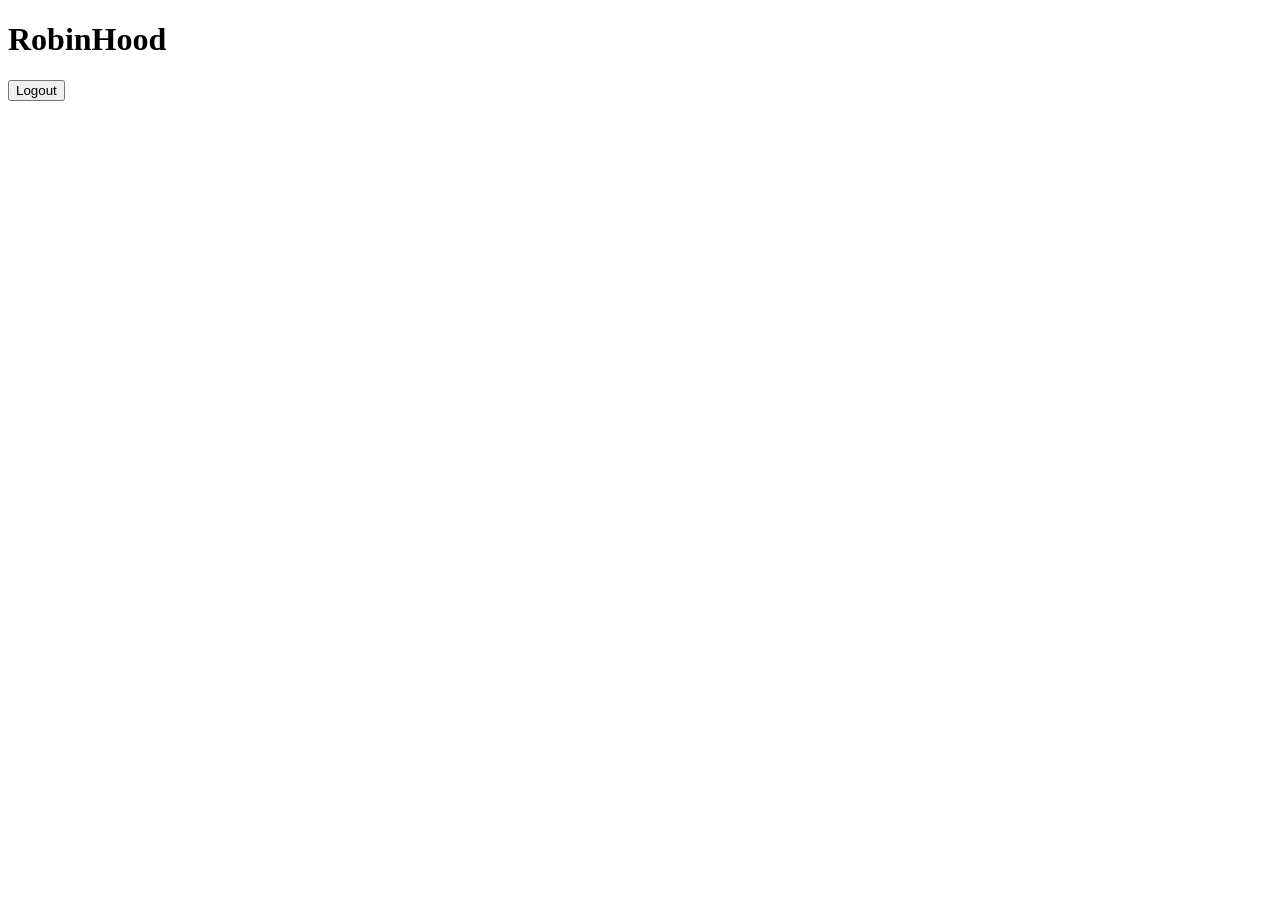
==== client/web vanilla/index.html @ 262d2a3b "Raw JDK API example program. Note: Doesn't compile, fix the bugs if you want it." ====
<!DOCTYPE html>
<html lang="en">
<head>
  <meta charset="UTF-8" />
  <title>RobinHood Gaming Platform</title>
  <meta name="viewport" content="width=device-width, initial-scale=1" />
  <script src="https://cdn.tailwindcss.com"></script>
</head>
<body class="bg-gray-100 text-gray-800">

  <!-- Main App Container -->
  <div class="max-w-3xl mx-auto mt-8 p-4 bg-white rounded shadow">
    <header class="flex justify-between items-center mb-4">
      <h1 class="text-2xl font-bold text-blue-600">RobinHood</h1>
      <button id="logoutBtn" class="hidden text-red-600 hover:underline">Logout</button>
    </header>

    <!-- Dynamic Content Mount Point -->
    <div id="app"></div>
  </div>

  <!-- JS Modules -->
  <script src="scripts/main.js"></script>
  <script src="scripts/auth.js"></script>

</body>
</html>
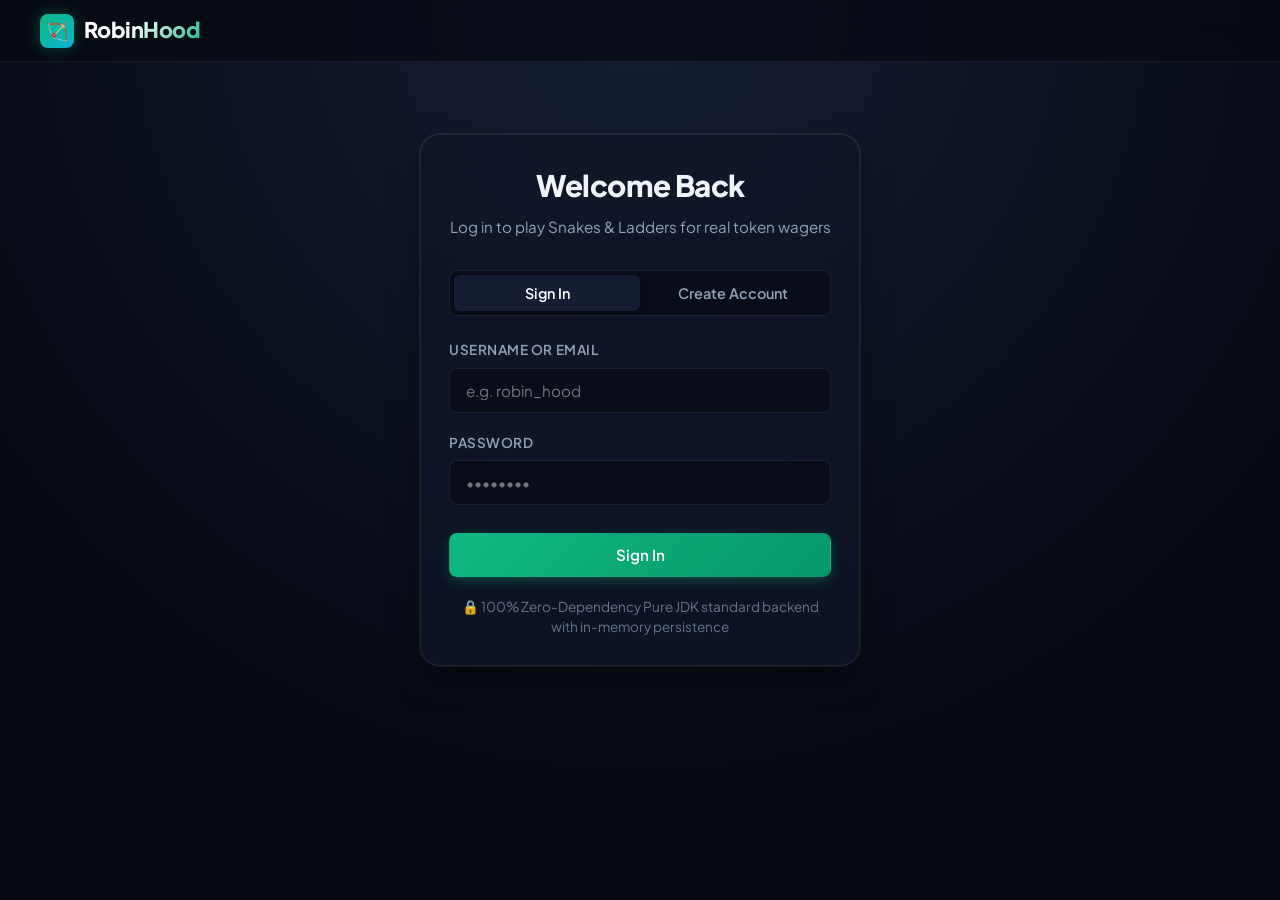
==== commit 224069ae: "Bug fixes" ====
--- a/client/web vanilla/index.html
+++ b/client/web vanilla/index.html
@@ -2,26 +2,48 @@
 <html lang="en">
 <head>
   <meta charset="UTF-8" />
-  <title>RobinHood Gaming Platform</title>
+  <title>RobinHood — Vanilla JDK Gaming Platform</title>
   <meta name="viewport" content="width=device-width, initial-scale=1" />
-  <script src="https://cdn.tailwindcss.com"></script>
+  <link rel="stylesheet" href="css/style.css" />
 </head>
-<body class="bg-gray-100 text-gray-800">
+<body>
 
-  <!-- Main App Container -->
-  <div class="max-w-3xl mx-auto mt-8 p-4 bg-white rounded shadow">
-    <header class="flex justify-between items-center mb-4">
-      <h1 class="text-2xl font-bold text-blue-600">RobinHood</h1>
-      <button id="logoutBtn" class="hidden text-red-600 hover:underline">Logout</button>
-    </header>
+  <!-- Top Sticky Navigation Bar -->
+  <header class="app-header">
+    <div class="header-container">
+      <a href="#" class="brand" id="brandLogo">
+        <div class="brand-icon">🏹</div>
+        <span>RobinHood</span>
+      </a>
 
-    <!-- Dynamic Content Mount Point -->
+      <div class="nav-controls">
+        <div id="balanceChip" class="balance-chip hidden">
+          <span>🪙</span>
+          <span id="headerBalance">0</span>
+        </div>
+
+        <div id="userBadge" class="user-badge hidden">
+          <div class="user-avatar" id="headerAvatar">?</div>
+          <span id="headerUsername">Player</span>
+        </div>
+
+        <button id="logoutBtn" class="btn btn-secondary hidden" style="padding: 0.4rem 0.85rem; font-size: 0.85rem;">
+          Log Out
+        </button>
+      </div>
+    </div>
+  </header>
+
+  <!-- Main View Container -->
+  <main class="main-wrapper">
     <div id="app"></div>
-  </div>
+  </main>
 
-  <!-- JS Modules -->
-  <script src="scripts/main.js"></script>
-  <script src="scripts/auth.js"></script>
+  <!-- Toast Notification Container -->
+  <div id="toast-container" class="toast-container"></div>
+
+  <!-- Main Application Script -->
+  <script type="module" src="scripts/main.js"></script>
 
 </body>
 </html>
--- a/client/web vanilla/css/style.css
+++ b/client/web vanilla/css/style.css
@@ -0,0 +1,824 @@
+/* ==========================================================================
+   RobinHood Gaming Platform - Modern Glassmorphism Design System
+   Pure Vanilla CSS - Zero external runtime dependencies
+   ========================================================================== */
+
+@import url('https://fonts.googleapis.com/css2?family=Plus+Jakarta+Sans:wght@400;500;600;700;800&family=JetBrains+Mono:wght@500;700&display=swap');
+
+:root {
+  --font-sans: 'Plus Jakarta Sans', system-ui, -apple-system, sans-serif;
+  --font-mono: 'JetBrains Mono', monospace;
+
+  /* Color Palette */
+  --bg-dark: #070a12;
+  --bg-gradient: radial-gradient(circle at 50% 0%, #151e36 0%, #070a12 70%);
+  --surface-glass: rgba(16, 23, 41, 0.72);
+  --surface-glass-hover: rgba(22, 32, 57, 0.85);
+  --surface-elevated: rgba(30, 41, 70, 0.6);
+  --border-glass: rgba(255, 255, 255, 0.08);
+  --border-focus: rgba(16, 185, 129, 0.5);
+
+  --accent-emerald: #10b981;
+  --accent-emerald-glow: rgba(16, 185, 129, 0.35);
+  --accent-cyan: #06b6d4;
+  --accent-violet: #8b5cf6;
+  --accent-gold: #f59e0b;
+  --accent-gold-glow: rgba(245, 158, 11, 0.3);
+  --accent-rose: #f43f5e;
+
+  --text-main: #f1f5f9;
+  --text-secondary: #94a3b8;
+  --text-muted: #64748b;
+
+  --radius-sm: 8px;
+  --radius-md: 14px;
+  --radius-lg: 20px;
+  --radius-full: 9999px;
+
+  --shadow-card: 0 16px 36px -8px rgba(0, 0, 0, 0.5), 0 0 0 1px var(--border-glass);
+  --shadow-glow: 0 0 24px -4px var(--accent-emerald-glow);
+}
+
+* {
+  box-sizing: border-box;
+  margin: 0;
+  padding: 0;
+}
+
+body {
+  font-family: var(--font-sans);
+  background: var(--bg-dark);
+  background-image: var(--bg-gradient);
+  color: var(--text-main);
+  min-height: 100vh;
+  display: flex;
+  flex-direction: column;
+  line-height: 1.5;
+  -webkit-font-smoothing: antialiased;
+}
+
+/* App Header */
+.app-header {
+  position: sticky;
+  top: 0;
+  z-index: 50;
+  backdrop-filter: blur(16px);
+  -webkit-backdrop-filter: blur(16px);
+  background: rgba(7, 10, 18, 0.8);
+  border-bottom: 1px solid var(--border-glass);
+  padding: 0.85rem 1.5rem;
+}
+
+.header-container {
+  max-width: 1200px;
+  margin: 0 auto;
+  display: flex;
+  align-items: center;
+  justify-content: space-between;
+}
+
+.brand {
+  display: flex;
+  align-items: center;
+  gap: 0.65rem;
+  text-decoration: none;
+  color: var(--text-main);
+  font-weight: 800;
+  font-size: 1.35rem;
+  letter-spacing: -0.02em;
+}
+
+.brand-icon {
+  width: 34px;
+  height: 34px;
+  background: linear-gradient(135deg, var(--accent-emerald), var(--accent-cyan));
+  border-radius: var(--radius-sm);
+  display: flex;
+  align-items: center;
+  justify-content: center;
+  font-size: 1.15rem;
+  box-shadow: 0 0 16px var(--accent-emerald-glow);
+}
+
+.brand span {
+  background: linear-gradient(135deg, #ffffff 40%, var(--accent-emerald) 100%);
+  -webkit-background-clip: text;
+  -webkit-text-fill-color: transparent;
+}
+
+.nav-controls {
+  display: flex;
+  align-items: center;
+  gap: 1rem;
+}
+
+.balance-chip {
+  display: flex;
+  align-items: center;
+  gap: 0.45rem;
+  background: rgba(245, 158, 11, 0.12);
+  border: 1px solid rgba(245, 158, 11, 0.3);
+  padding: 0.35rem 0.85rem;
+  border-radius: var(--radius-full);
+  font-weight: 700;
+  font-size: 0.9rem;
+  color: #fbbf24;
+  box-shadow: 0 0 12px rgba(245, 158, 11, 0.15);
+}
+
+.user-badge {
+  display: flex;
+  align-items: center;
+  gap: 0.5rem;
+  font-size: 0.85rem;
+  color: var(--text-secondary);
+  background: var(--surface-elevated);
+  padding: 0.35rem 0.75rem;
+  border-radius: var(--radius-full);
+  border: 1px solid var(--border-glass);
+}
+
+.user-avatar {
+  width: 22px;
+  height: 22px;
+  border-radius: 50%;
+  background: linear-gradient(135deg, var(--accent-violet), var(--accent-cyan));
+  display: flex;
+  align-items: center;
+  justify-content: center;
+  font-size: 0.75rem;
+  font-weight: 700;
+  color: white;
+}
+
+/* Main Container */
+.main-wrapper {
+  max-width: 1200px;
+  width: 100%;
+  margin: 1.5rem auto;
+  padding: 0 1rem;
+  flex: 1;
+}
+
+/* Glass Card */
+.glass-card {
+  background: var(--surface-glass);
+  backdrop-filter: blur(16px);
+  -webkit-backdrop-filter: blur(16px);
+  border: 1px solid var(--border-glass);
+  border-radius: var(--radius-lg);
+  padding: 1.75rem;
+  box-shadow: var(--shadow-card);
+  transition: border-color 0.2s ease, box-shadow 0.2s ease;
+}
+
+/* Navigation Tabs */
+.tabs-bar {
+  display: flex;
+  gap: 0.5rem;
+  margin-bottom: 1.5rem;
+  border-bottom: 1px solid var(--border-glass);
+  padding-bottom: 0.75rem;
+  overflow-x: auto;
+}
+
+.tab-btn {
+  background: transparent;
+  border: none;
+  color: var(--text-secondary);
+  font-family: var(--font-sans);
+  font-size: 0.95rem;
+  font-weight: 600;
+  padding: 0.5rem 1rem;
+  border-radius: var(--radius-sm);
+  cursor: pointer;
+  display: flex;
+  align-items: center;
+  gap: 0.5rem;
+  transition: all 0.2s ease;
+}
+
+.tab-btn:hover {
+  color: var(--text-main);
+  background: rgba(255, 255, 255, 0.05);
+}
+
+.tab-btn.active {
+  color: #ffffff;
+  background: var(--surface-elevated);
+  border: 1px solid var(--border-glass);
+  box-shadow: 0 2px 8px rgba(0, 0, 0, 0.2);
+}
+
+/* Form Styles */
+.form-group {
+  margin-bottom: 1.25rem;
+}
+
+.form-label {
+  display: block;
+  font-size: 0.85rem;
+  font-weight: 600;
+  color: var(--text-secondary);
+  margin-bottom: 0.45rem;
+  text-transform: uppercase;
+  letter-spacing: 0.04em;
+}
+
+.form-input, .form-select {
+  width: 100%;
+  background: rgba(8, 12, 22, 0.7);
+  border: 1px solid var(--border-glass);
+  border-radius: var(--radius-sm);
+  padding: 0.75rem 1rem;
+  color: var(--text-main);
+  font-family: var(--font-sans);
+  font-size: 0.95rem;
+  transition: all 0.2s ease;
+}
+
+.form-input:focus, .form-select:focus {
+  outline: none;
+  border-color: var(--accent-emerald);
+  box-shadow: 0 0 0 3px var(--accent-emerald-glow);
+}
+
+/* Buttons */
+.btn {
+  display: inline-flex;
+  align-items: center;
+  justify-content: center;
+  gap: 0.5rem;
+  font-family: var(--font-sans);
+  font-size: 0.95rem;
+  font-weight: 600;
+  padding: 0.7rem 1.4rem;
+  border-radius: var(--radius-sm);
+  border: 1px solid transparent;
+  cursor: pointer;
+  transition: all 0.2s cubic-bezier(0.4, 0, 0.2, 1);
+  text-decoration: none;
+}
+
+.btn-primary {
+  background: linear-gradient(135deg, #10b981 0%, #059669 100%);
+  color: #ffffff;
+  box-shadow: 0 4px 14px -2px rgba(16, 185, 129, 0.4);
+}
+
+.btn-primary:hover {
+  background: linear-gradient(135deg, #34d399 0%, #10b981 100%);
+  box-shadow: 0 6px 20px -2px rgba(16, 185, 129, 0.6);
+  transform: translateY(-1px);
+}
+
+.btn-secondary {
+  background: var(--surface-elevated);
+  border-color: var(--border-glass);
+  color: var(--text-main);
+}
+
+.btn-secondary:hover {
+  background: rgba(255, 255, 255, 0.1);
+  transform: translateY(-1px);
+}
+
+.btn-danger {
+  background: rgba(244, 63, 94, 0.15);
+  border: 1px solid rgba(244, 63, 94, 0.3);
+  color: #fb7185;
+}
+
+.btn-danger:hover {
+  background: rgba(244, 63, 94, 0.25);
+  border-color: #f43f5e;
+}
+
+.btn-violet {
+  background: linear-gradient(135deg, #8b5cf6 0%, #6d28d9 100%);
+  color: white;
+  box-shadow: 0 4px 14px -2px rgba(139, 92, 246, 0.4);
+}
+
+.btn-violet:hover {
+  background: linear-gradient(135deg, #a78bfa 0%, #7c3aed 100%);
+  transform: translateY(-1px);
+}
+
+.btn:disabled {
+  opacity: 0.45;
+  cursor: not-allowed;
+  transform: none !important;
+  box-shadow: none !important;
+}
+
+/* Auth View */
+.auth-container {
+  max-width: 440px;
+  margin: 3rem auto;
+}
+
+.auth-header {
+  text-align: center;
+  margin-bottom: 2rem;
+}
+
+.auth-header h2 {
+  font-size: 1.85rem;
+  font-weight: 800;
+  letter-spacing: -0.02em;
+  margin-bottom: 0.5rem;
+}
+
+.auth-header p {
+  color: var(--text-secondary);
+  font-size: 0.95rem;
+}
+
+.auth-toggle {
+  display: flex;
+  background: rgba(8, 12, 22, 0.7);
+  padding: 4px;
+  border-radius: var(--radius-sm);
+  margin-bottom: 1.5rem;
+  border: 1px solid var(--border-glass);
+}
+
+.auth-toggle-btn {
+  flex: 1;
+  background: transparent;
+  border: none;
+  color: var(--text-secondary);
+  font-family: var(--font-sans);
+  font-size: 0.9rem;
+  font-weight: 600;
+  padding: 0.55rem;
+  border-radius: 6px;
+  cursor: pointer;
+  transition: all 0.2s;
+}
+
+.auth-toggle-btn.active {
+  background: var(--surface-elevated);
+  color: white;
+  box-shadow: 0 2px 6px rgba(0, 0, 0, 0.25);
+}
+
+/* Wallet Grid */
+.wallet-grid {
+  display: grid;
+  grid-template-columns: repeat(auto-fit, minmax(280px, 1fr));
+  gap: 1.5rem;
+  margin-top: 1.5rem;
+}
+
+.balance-card {
+  background: linear-gradient(135deg, rgba(16, 185, 129, 0.1) 0%, rgba(6, 182, 212, 0.05) 100%);
+  border: 1px solid rgba(16, 185, 129, 0.25);
+  border-radius: var(--radius-md);
+  padding: 1.5rem;
+  display: flex;
+  align-items: center;
+  justify-content: space-between;
+}
+
+.balance-card .value {
+  font-size: 2.25rem;
+  font-weight: 800;
+  color: #10b981;
+  letter-spacing: -0.02em;
+}
+
+/* Lobby View */
+.lobby-grid {
+  display: grid;
+  grid-template-columns: 1fr 340px;
+  gap: 1.5rem;
+}
+
+@media (max-width: 900px) {
+  .lobby-grid {
+    grid-template-columns: 1fr;
+  }
+}
+
+.game-card-select {
+  border: 2px solid var(--accent-emerald);
+  background: rgba(16, 185, 129, 0.06);
+  border-radius: var(--radius-md);
+  padding: 1.25rem;
+  display: flex;
+  align-items: center;
+  gap: 1rem;
+}
+
+.chip-select-group {
+  display: flex;
+  gap: 0.5rem;
+  flex-wrap: wrap;
+  margin-top: 0.5rem;
+}
+
+.chip-btn {
+  background: rgba(8, 12, 22, 0.7);
+  border: 1px solid var(--border-glass);
+  color: var(--text-secondary);
+  font-family: var(--font-mono);
+  font-size: 0.9rem;
+  font-weight: 700;
+  padding: 0.45rem 0.9rem;
+  border-radius: var(--radius-sm);
+  cursor: pointer;
+  transition: all 0.2s;
+}
+
+.chip-btn:hover {
+  border-color: var(--accent-emerald);
+  color: var(--text-main);
+}
+
+.chip-btn.active {
+  background: var(--accent-emerald);
+  border-color: var(--accent-emerald);
+  color: #070a12;
+  box-shadow: 0 0 12px var(--accent-emerald-glow);
+}
+
+.radar-scanner {
+  position: relative;
+  width: 120px;
+  height: 120px;
+  margin: 1.5rem auto;
+  border-radius: 50%;
+  border: 2px solid rgba(16, 185, 129, 0.3);
+  display: flex;
+  align-items: center;
+  justify-content: center;
+  overflow: hidden;
+  box-shadow: 0 0 20px rgba(16, 185, 129, 0.1);
+}
+
+.radar-beam {
+  position: absolute;
+  top: 0;
+  left: 0;
+  width: 100%;
+  height: 100%;
+  border-radius: 50%;
+  background: conic-gradient(from 0deg, rgba(16, 185, 129, 0.5) 0deg, transparent 60deg);
+  animation: radarRotate 2s linear infinite;
+}
+
+@keyframes radarRotate {
+  from { transform: rotate(0deg); }
+  to { transform: rotate(360deg); }
+}
+
+/* ==========================================================================
+   Snakes & Ladders Game Board (10x10)
+   ========================================================================== */
+
+.game-layout {
+  display: grid;
+  grid-template-columns: 1fr 340px;
+  gap: 1.5rem;
+  align-items: start;
+}
+
+@media (max-width: 960px) {
+  .game-layout {
+    grid-template-columns: 1fr;
+  }
+}
+
+.board-container {
+  background: rgba(11, 16, 29, 0.85);
+  border: 1px solid var(--border-glass);
+  border-radius: var(--radius-lg);
+  padding: 1rem;
+  box-shadow: var(--shadow-card);
+  position: relative;
+}
+
+.board-grid {
+  display: grid;
+  grid-template-columns: repeat(10, 1fr);
+  grid-template-rows: repeat(10, 1fr);
+  gap: 4px;
+  aspect-ratio: 1;
+  width: 100%;
+  max-width: 600px;
+  margin: 0 auto;
+}
+
+.board-cell {
+  position: relative;
+  background: rgba(18, 25, 45, 0.65);
+  border: 1px solid rgba(255, 255, 255, 0.04);
+  border-radius: 6px;
+  display: flex;
+  flex-direction: column;
+  justify-content: space-between;
+  padding: 4px;
+  transition: all 0.2s ease;
+  user-select: none;
+}
+
+.board-cell.alt {
+  background: rgba(25, 35, 60, 0.55);
+}
+
+.board-cell .cell-num {
+  font-family: var(--font-mono);
+  font-size: 0.65rem;
+  font-weight: 700;
+  color: var(--text-muted);
+}
+
+.board-cell.cell-1 {
+  background: rgba(16, 185, 129, 0.15);
+  border-color: rgba(16, 185, 129, 0.3);
+}
+
+.board-cell.cell-100 {
+  background: rgba(245, 158, 11, 0.2);
+  border-color: rgba(245, 158, 11, 0.4);
+  box-shadow: inset 0 0 10px rgba(245, 158, 11, 0.2);
+}
+
+/* Snakes & Ladders Markers */
+.board-cell.has-snake {
+  background: rgba(244, 63, 94, 0.16);
+  border-color: rgba(244, 63, 94, 0.4);
+}
+
+.board-cell.has-ladder {
+  background: rgba(16, 185, 129, 0.18);
+  border-color: rgba(16, 185, 129, 0.4);
+}
+
+.portal-tag {
+  font-size: 0.65rem;
+  font-weight: 700;
+  border-radius: 3px;
+  padding: 1px 3px;
+  display: inline-flex;
+  align-items: center;
+  gap: 2px;
+  align-self: flex-end;
+}
+
+.portal-snake {
+  background: rgba(244, 63, 94, 0.3);
+  color: #fda4af;
+}
+
+.portal-ladder {
+  background: rgba(16, 185, 129, 0.3);
+  color: #6ee7b7;
+}
+
+/* Tokens */
+.tokens-holder {
+  display: flex;
+  gap: 3px;
+  flex-wrap: wrap;
+  align-items: center;
+  justify-content: center;
+  min-height: 18px;
+}
+
+.player-token {
+  width: 14px;
+  height: 14px;
+  border-radius: 50%;
+  border: 2px solid white;
+  box-shadow: 0 0 10px rgba(0, 0, 0, 0.8);
+  transition: transform 0.3s cubic-bezier(0.34, 1.56, 0.64, 1);
+  animation: tokenDrop 0.3s ease;
+}
+
+@keyframes tokenDrop {
+  0% { transform: scale(0.3) translateY(-10px); }
+  100% { transform: scale(1) translateY(0); }
+}
+
+.token-0 { background: #10b981; box-shadow: 0 0 12px #10b981; }
+.token-1 { background: #8b5cf6; box-shadow: 0 0 12px #8b5cf6; }
+.token-2 { background: #f59e0b; box-shadow: 0 0 12px #f59e0b; }
+.token-3 { background: #06b6d4; box-shadow: 0 0 12px #06b6d4; }
+
+/* Game Sidebar & Controls */
+.game-sidebar {
+  display: flex;
+  flex-direction: column;
+  gap: 1.25rem;
+}
+
+.turn-banner {
+  padding: 1rem;
+  border-radius: var(--radius-md);
+  text-align: center;
+  font-weight: 700;
+  display: flex;
+  align-items: center;
+  justify-content: center;
+  gap: 0.65rem;
+  transition: all 0.3s ease;
+}
+
+.turn-banner.your-turn {
+  background: rgba(16, 185, 129, 0.15);
+  border: 1px solid var(--accent-emerald);
+  color: #34d399;
+  box-shadow: 0 0 20px var(--accent-emerald-glow);
+  animation: pulseTurn 1.5s infinite;
+}
+
+@keyframes pulseTurn {
+  0%, 100% { box-shadow: 0 0 10px var(--accent-emerald-glow); }
+  50% { box-shadow: 0 0 24px var(--accent-emerald-glow); }
+}
+
+.turn-banner.opponent-turn {
+  background: rgba(100, 116, 139, 0.15);
+  border: 1px solid rgba(100, 116, 139, 0.3);
+  color: var(--text-secondary);
+}
+
+/* 3D Dice Display */
+.dice-stage {
+  padding: 1.75rem 1rem;
+  background: var(--surface-elevated);
+  border: 1px solid var(--border-glass);
+  border-radius: var(--radius-md);
+  display: flex;
+  flex-direction: column;
+  align-items: center;
+  gap: 1.25rem;
+}
+
+.dice-box {
+  width: 72px;
+  height: 72px;
+  background: linear-gradient(135deg, #ffffff 0%, #e2e8f0 100%);
+  border-radius: 14px;
+  display: flex;
+  align-items: center;
+  justify-content: center;
+  font-size: 3rem;
+  color: #0f172a;
+  box-shadow: 0 10px 25px rgba(0, 0, 0, 0.5), inset 0 2px 4px rgba(255, 255, 255, 0.8);
+  transition: transform 0.2s cubic-bezier(0.34, 1.56, 0.64, 1);
+  user-select: none;
+}
+
+.dice-box.rolling {
+  animation: diceRollAnim 0.6s cubic-bezier(0.25, 1, 0.5, 1);
+}
+
+@keyframes diceRollAnim {
+  0% { transform: rotate(0deg) scale(1); }
+  25% { transform: rotate(90deg) scale(1.15) translateY(-8px); }
+  50% { transform: rotate(180deg) scale(0.9) translateY(4px); }
+  75% { transform: rotate(270deg) scale(1.1) translateY(-4px); }
+  100% { transform: rotate(360deg) scale(1) translateY(0); }
+}
+
+/* Live Match Feed / Event Log */
+.match-feed {
+  background: rgba(8, 12, 22, 0.7);
+  border: 1px solid var(--border-glass);
+  border-radius: var(--radius-md);
+  padding: 0.85rem;
+  max-height: 200px;
+  overflow-y: auto;
+  font-size: 0.85rem;
+  display: flex;
+  flex-direction: column;
+  gap: 0.45rem;
+}
+
+.feed-item {
+  padding: 0.4rem 0.6rem;
+  border-radius: 6px;
+  background: rgba(255, 255, 255, 0.03);
+  display: flex;
+  align-items: center;
+  gap: 0.45rem;
+}
+
+.feed-item.snake { border-left: 3px solid var(--accent-rose); }
+.feed-item.ladder { border-left: 3px solid var(--accent-emerald); }
+.feed-item.win { border-left: 3px solid var(--accent-gold); font-weight: 700; color: #fbbf24; }
+
+/* Leaderboard Table */
+.data-table {
+  width: 100%;
+  border-collapse: collapse;
+  font-size: 0.95rem;
+}
+
+.data-table th {
+  text-align: left;
+  padding: 0.85rem 1rem;
+  color: var(--text-secondary);
+  font-weight: 600;
+  font-size: 0.8rem;
+  text-transform: uppercase;
+  letter-spacing: 0.05em;
+  border-bottom: 1px solid var(--border-glass);
+}
+
+.data-table td {
+  padding: 0.9rem 1rem;
+  border-bottom: 1px solid rgba(255, 255, 255, 0.04);
+}
+
+.data-table tr:hover td {
+  background: rgba(255, 255, 255, 0.02);
+}
+
+.rank-badge {
+  font-weight: 800;
+  width: 28px;
+  height: 28px;
+  border-radius: 50%;
+  display: inline-flex;
+  align-items: center;
+  justify-content: center;
+}
+
+.rank-1 { background: rgba(245, 158, 11, 0.2); color: #fbbf24; border: 1px solid rgba(245, 158, 11, 0.4); }
+.rank-2 { background: rgba(148, 163, 184, 0.2); color: #cbd5e1; border: 1px solid rgba(148, 163, 184, 0.4); }
+.rank-3 { background: rgba(180, 83, 9, 0.2); color: #f59e0b; border: 1px solid rgba(180, 83, 9, 0.4); }
+
+/* Toast Notifications */
+.toast-container {
+  position: fixed;
+  bottom: 1.5rem;
+  right: 1.5rem;
+  z-index: 100;
+  display: flex;
+  flex-direction: column;
+  gap: 0.5rem;
+  pointer-events: none;
+}
+
+.toast {
+  background: rgba(16, 23, 41, 0.95);
+  backdrop-filter: blur(12px);
+  border: 1px solid var(--border-glass);
+  border-radius: var(--radius-sm);
+  padding: 0.75rem 1.25rem;
+  color: white;
+  font-size: 0.9rem;
+  box-shadow: 0 10px 25px rgba(0, 0, 0, 0.5);
+  display: flex;
+  align-items: center;
+  gap: 0.65rem;
+  animation: slideInRight 0.3s cubic-bezier(0.4, 0, 0.2, 1);
+}
+
+.toast.success { border-left: 4px solid var(--accent-emerald); }
+.toast.error { border-left: 4px solid var(--accent-rose); }
+.toast.info { border-left: 4px solid var(--accent-cyan); }
+
+@keyframes slideInRight {
+  from { opacity: 0; transform: translateX(30px); }
+  to { opacity: 1; transform: translateX(0); }
+}
+
+/* Modals */
+.modal-overlay {
+  position: fixed;
+  inset: 0;
+  background: rgba(0, 0, 0, 0.75);
+  backdrop-filter: blur(8px);
+  z-index: 99;
+  display: flex;
+  align-items: center;
+  justify-content: center;
+  padding: 1rem;
+}
+
+.modal-content {
+  background: var(--surface-glass);
+  border: 1px solid var(--border-glass);
+  border-radius: var(--radius-lg);
+  max-width: 480px;
+  width: 100%;
+  padding: 2rem;
+  text-align: center;
+  box-shadow: 0 25px 50px -12px rgba(0, 0, 0, 0.75);
+  animation: scaleUp 0.3s cubic-bezier(0.34, 1.56, 0.64, 1);
+}
+
+@keyframes scaleUp {
+  from { transform: scale(0.9); opacity: 0; }
+  to { transform: scale(1); opacity: 1; }
+}
+
+.hidden {
+  display: none !important;
+}
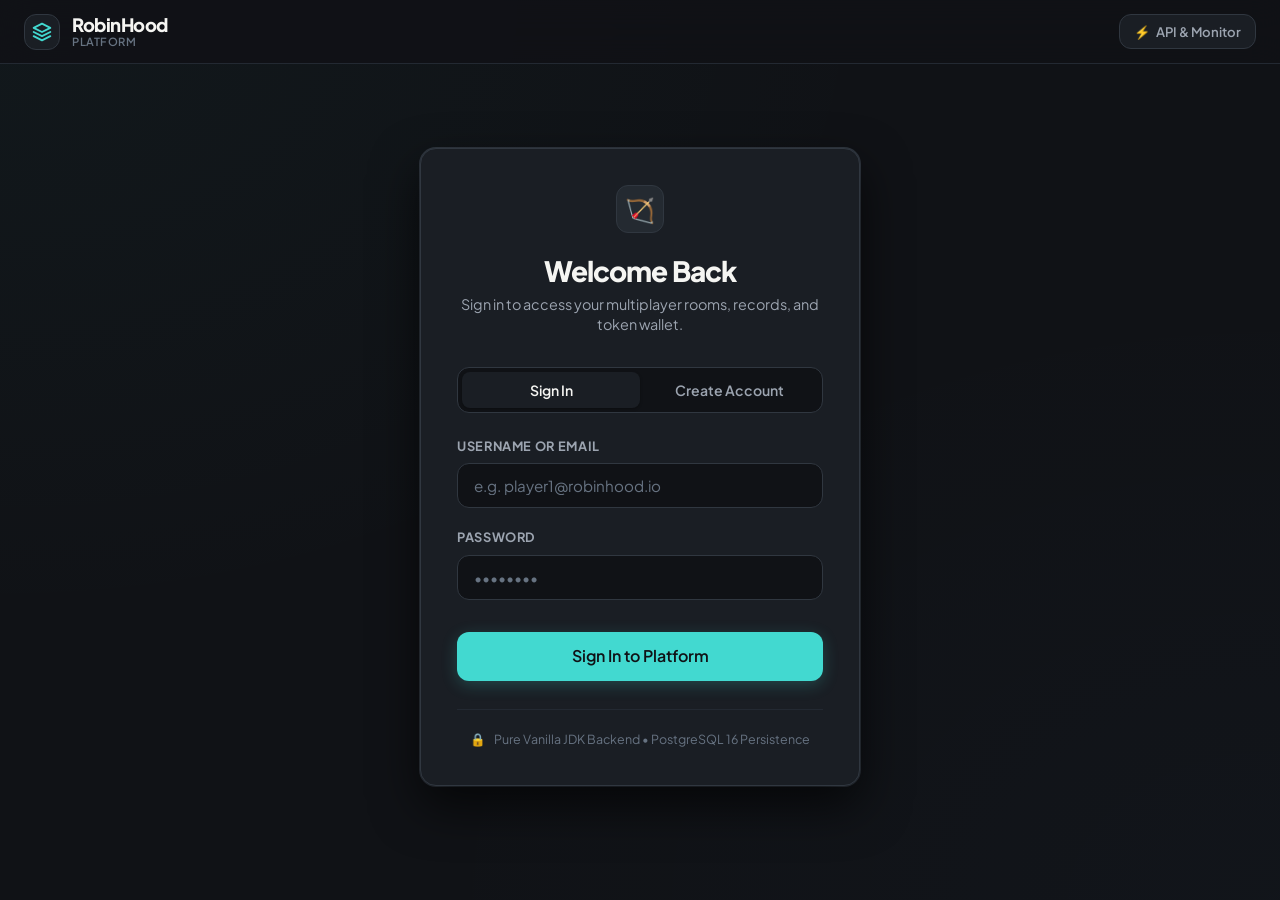
==== commit fde1a61f: "feat(ludo): add authoritative Ludo game mode, contemporary UI redesign, OpenAPI monitor, and detaile" ====
--- a/client/web vanilla/index.html
+++ b/client/web vanilla/index.html
@@ -2,48 +2,67 @@
 <html lang="en">
 <head>
   <meta charset="UTF-8" />
-  <title>RobinHood — Vanilla JDK Gaming Platform</title>
+  <title>RobinHood — Contemporary Gaming Platform</title>
   <meta name="viewport" content="width=device-width, initial-scale=1" />
+  <meta name="description" content="Discover games, play against tactical AI, or compete in real-time multiplayer with custom rooms and instant matchmaking." />
+  <meta name="theme-color" content="#101216" />
+  <link rel="preconnect" href="https://fonts.googleapis.com">
+  <link rel="preconnect" href="https://fonts.gstatic.com" crossorigin>
+  <link href="https://fonts.googleapis.com/css2?family=Plus+Jakarta+Sans:wght@400;500;600;700;800&family=JetBrains+Mono:wght@500;600;700&display=swap" rel="stylesheet">
   <link rel="stylesheet" href="css/style.css" />
 </head>
 <body>
 
-  <!-- Top Sticky Navigation Bar -->
+  <!-- Top Sticky Header Navigation Bar -->
   <header class="app-header">
     <div class="header-container">
-      <a href="#" class="brand" id="brandLogo">
-        <div class="brand-icon">🏹</div>
-        <span>RobinHood</span>
+      <a href="#" class="brand" id="brandLogo" aria-label="RobinHood Gaming Home">
+        <div class="brand-icon">
+          <svg width="20" height="20" viewBox="0 0 24 24" fill="none" stroke="currentColor" stroke-width="2.2" stroke-linecap="round" stroke-linejoin="round">
+            <path d="M12 2L2 7l10 5 10-5-10-5zM2 17l10 5 10-5M2 12l10 5 10-5"/>
+          </svg>
+        </div>
+        <div class="brand-text">
+          <span class="brand-title">RobinHood</span>
+          <span class="brand-sub">Platform</span>
+        </div>
       </a>
 
       <div class="nav-controls">
-        <div id="balanceChip" class="balance-chip hidden">
-          <span>🪙</span>
-          <span id="headerBalance">0</span>
+        <div id="balanceChip" class="balance-chip hidden" title="Available Balance">
+          <span class="balance-icon">🪙</span>
+          <span id="headerBalance" class="balance-value">0</span>
+          <span class="balance-currency">Tokens</span>
         </div>
 
-        <div id="userBadge" class="user-badge hidden">
-          <div class="user-avatar" id="headerAvatar">?</div>
-          <span id="headerUsername">Player</span>
+        <div id="userBadge" class="user-badge hidden" title="Logged in player">
+          <div class="user-avatar" id="headerAvatar">P</div>
+          <span id="headerUsername" class="user-name">Player</span>
         </div>
 
-        <button id="logoutBtn" class="btn btn-secondary hidden" style="padding: 0.4rem 0.85rem; font-size: 0.85rem;">
+        <a href="/docs" target="_blank" class="nav-action-link" title="Open Swagger API Explorer & Live System Telemetry">
+          <span class="action-icon">⚡</span>
+          <span class="action-label">API & Monitor</span>
+        </a>
+
+        <button id="logoutBtn" class="btn btn-ghost btn-sm hidden" title="Log out of current session">
           Log Out
         </button>
       </div>
     </div>
   </header>
 
-  <!-- Main View Container -->
+  <!-- Main Viewport Shell -->
   <main class="main-wrapper">
-    <div id="app"></div>
+    <div id="app" class="app-viewport"></div>
   </main>
 
-  <!-- Toast Notification Container -->
-  <div id="toast-container" class="toast-container"></div>
+  <!-- Toast Notification Stack -->
+  <div id="toast-container" class="toast-container" aria-live="polite"></div>
 
-  <!-- Main Application Script -->
+  <!-- Main Application Orchestrator -->
   <script type="module" src="scripts/main.js"></script>
 
 </body>
 </html>
+
--- a/client/web vanilla/css/style.css
+++ b/client/web vanilla/css/style.css
@@ -1,76 +1,165 @@
 /* ==========================================================================
-   RobinHood Gaming Platform - Modern Glassmorphism Design System
-   Pure Vanilla CSS - Zero external runtime dependencies
+   RobinHood Gaming Platform - Modern Premium Design System
+   Pure Vanilla CSS - Minimal, Classy, High-Performance Aesthetic
    ========================================================================== */
 
-@import url('https://fonts.googleapis.com/css2?family=Plus+Jakarta+Sans:wght@400;500;600;700;800&family=JetBrains+Mono:wght@500;700&display=swap');
+@import url('https://fonts.googleapis.com/css2?family=Plus+Jakarta+Sans:wght@400;500;600;700;800&family=JetBrains+Mono:wght@500;600;700&display=swap');
 
 :root {
-  --font-sans: 'Plus Jakarta Sans', system-ui, -apple-system, sans-serif;
-  --font-mono: 'JetBrains Mono', monospace;
-
-  /* Color Palette */
-  --bg-dark: #070a12;
-  --bg-gradient: radial-gradient(circle at 50% 0%, #151e36 0%, #070a12 70%);
-  --surface-glass: rgba(16, 23, 41, 0.72);
-  --surface-glass-hover: rgba(22, 32, 57, 0.85);
-  --surface-elevated: rgba(30, 41, 70, 0.6);
-  --border-glass: rgba(255, 255, 255, 0.08);
-  --border-focus: rgba(16, 185, 129, 0.5);
-
-  --accent-emerald: #10b981;
-  --accent-emerald-glow: rgba(16, 185, 129, 0.35);
-  --accent-cyan: #06b6d4;
-  --accent-violet: #8b5cf6;
-  --accent-gold: #f59e0b;
-  --accent-gold-glow: rgba(245, 158, 11, 0.3);
-  --accent-rose: #f43f5e;
-
-  --text-main: #f1f5f9;
-  --text-secondary: #94a3b8;
-  --text-muted: #64748b;
-
+  /* Typography Scale */
+  --font-sans: 'Plus Jakarta Sans', -apple-system, BlinkMacSystemFont, 'Segoe UI', Roboto, Helvetica, Arial, sans-serif;
+  --font-mono: 'JetBrains Mono', ui-monospace, SFMono-Regular, Menlo, Monaco, Consolas, monospace;
+
+  /* Primary Palette (Dark, Sophisticated, Restrained) */
+  --bg-main: #101216;
+  --bg-surface: #161A20;
+  --surface-elevated: #1A1E24;
+  --surface-secondary: #242A31;
+  --surface-tertiary: #2D343E;
+  --surface-glass: rgba(26, 30, 36, 0.85);
+  --surface-glass-hover: rgba(36, 42, 49, 0.9);
+
+  /* Borders & Dividers */
+  --border-subtle: #232932;
+  --border-medium: #303740;
+  --border-hover: #414B58;
+  --border-focus: #42D9D0;
+  --border-glass: rgba(255, 255, 255, 0.07);
+
+  /* Text & Content Hierarchy */
+  --text-primary: #F5F5F2;
+  --text-secondary: #9CA4B0;
+  --text-muted: #677382;
+  --text-inverse: #101216;
+
+  /* Interaction Accent Colors */
+  --accent-primary: #42D9D0;          /* Signature Mint */
+  --accent-hover: #5FE2D9;            /* Brighter mint on hover */
+  --accent-active: #32BFB6;           /* Pressed mint */
+  --accent-subtle: rgba(66, 217, 208, 0.12);
+  --accent-border: rgba(66, 217, 208, 0.32);
+  --accent-glow: rgba(66, 217, 208, 0.22);
+
+  /* Semantic Status Colors */
+  --status-success: #34D399;
+  --status-success-bg: rgba(52, 211, 153, 0.12);
+  --status-success-border: rgba(52, 211, 153, 0.3);
+
+  --status-warning: #F59E0B;
+  --status-warning-bg: rgba(245, 158, 11, 0.12);
+  --status-warning-border: rgba(245, 158, 11, 0.3);
+
+  --status-error: #EF4444;
+  --status-error-bg: rgba(239, 68, 68, 0.12);
+  --status-error-border: rgba(239, 68, 68, 0.3);
+
+  --status-info: #60A5FA;
+  --status-info-bg: rgba(96, 165, 250, 0.12);
+  --status-info-border: rgba(96, 165, 250, 0.3);
+
+  /* Corner Radii */
+  --radius-xs: 4px;
   --radius-sm: 8px;
-  --radius-md: 14px;
-  --radius-lg: 20px;
+  --radius-md: 12px;
+  --radius-lg: 16px;
+  --radius-xl: 22px;
   --radius-full: 9999px;
 
-  --shadow-card: 0 16px 36px -8px rgba(0, 0, 0, 0.5), 0 0 0 1px var(--border-glass);
-  --shadow-glow: 0 0 24px -4px var(--accent-emerald-glow);
-}
-
-* {
+  /* Shadows & Depth */
+  --shadow-sm: 0 1px 3px rgba(0, 0, 0, 0.3);
+  --shadow-md: 0 4px 14px rgba(0, 0, 0, 0.4), 0 0 0 1px var(--border-subtle);
+  --shadow-lg: 0 12px 32px rgba(0, 0, 0, 0.5), 0 0 0 1px var(--border-subtle);
+  --shadow-pop: 0 20px 48px rgba(0, 0, 0, 0.65), 0 0 0 1px var(--border-medium);
+  --shadow-accent: 0 4px 16px var(--accent-glow);
+
+  /* Transitions */
+  --transition-fast: 150ms cubic-bezier(0.4, 0, 0.2, 1);
+  --transition-normal: 220ms cubic-bezier(0.4, 0, 0.2, 1);
+}
+
+/* Base Reset & Box Sizing */
+*, *::before, *::after {
   box-sizing: border-box;
   margin: 0;
   padding: 0;
 }
 
+html {
+  font-size: 16px;
+  color-scheme: dark;
+  scroll-behavior: smooth;
+}
+
 body {
   font-family: var(--font-sans);
-  background: var(--bg-dark);
-  background-image: var(--bg-gradient);
-  color: var(--text-main);
+  background-color: var(--bg-main);
+  background-image: 
+    radial-gradient(at 0% 0%, rgba(66, 217, 208, 0.03) 0px, transparent 50%),
+    radial-gradient(at 100% 100%, rgba(96, 165, 250, 0.02) 0px, transparent 50%);
+  color: var(--text-primary);
   min-height: 100vh;
   display: flex;
   flex-direction: column;
   line-height: 1.5;
   -webkit-font-smoothing: antialiased;
-}
-
-/* App Header */
+  -moz-osx-font-smoothing: grayscale;
+}
+
+/* Custom Scrollbars */
+::-webkit-scrollbar {
+  width: 7px;
+  height: 7px;
+}
+::-webkit-scrollbar-track {
+  background: var(--bg-main);
+}
+::-webkit-scrollbar-thumb {
+  background: var(--surface-tertiary);
+  border-radius: var(--radius-full);
+}
+::-webkit-scrollbar-thumb:hover {
+  background: var(--border-hover);
+}
+
+/* Typography Defaults */
+h1, h2, h3, h4, h5, h6 {
+  color: var(--text-primary);
+  font-weight: 700;
+  line-height: 1.25;
+  letter-spacing: -0.02em;
+}
+
+p {
+  color: var(--text-secondary);
+}
+
+a {
+  color: var(--accent-primary);
+  text-decoration: none;
+  transition: color var(--transition-fast);
+}
+a:hover {
+  color: var(--accent-hover);
+}
+
+/* Top Sticky Navigation Bar */
 .app-header {
   position: sticky;
   top: 0;
   z-index: 50;
+  height: 64px;
   backdrop-filter: blur(16px);
   -webkit-backdrop-filter: blur(16px);
-  background: rgba(7, 10, 18, 0.8);
-  border-bottom: 1px solid var(--border-glass);
-  padding: 0.85rem 1.5rem;
+  background: rgba(16, 18, 22, 0.88);
+  border-bottom: 1px solid var(--border-subtle);
+  display: flex;
+  align-items: center;
+  padding: 0 1.5rem;
 }
 
 .header-container {
-  max-width: 1200px;
+  max-width: 1240px;
+  width: 100%;
   margin: 0 auto;
   display: flex;
   align-items: center;
@@ -80,106 +169,171 @@
 .brand {
   display: flex;
   align-items: center;
-  gap: 0.65rem;
+  gap: 0.75rem;
   text-decoration: none;
-  color: var(--text-main);
+  color: var(--text-primary);
+  user-select: none;
+}
+
+.brand-icon {
+  width: 36px;
+  height: 36px;
+  background: var(--surface-elevated);
+  border: 1px solid var(--border-medium);
+  border-radius: var(--radius-md);
+  display: flex;
+  align-items: center;
+  justify-content: center;
+  color: var(--accent-primary);
+  transition: all var(--transition-fast);
+}
+
+.brand:hover .brand-icon {
+  border-color: var(--accent-primary);
+  box-shadow: 0 0 12px var(--accent-glow);
+  transform: translateY(-1px);
+}
+
+.brand-text {
+  display: flex;
+  flex-direction: column;
+  line-height: 1.1;
+}
+
+.brand-title {
   font-weight: 800;
-  font-size: 1.35rem;
-  letter-spacing: -0.02em;
-}
-
-.brand-icon {
-  width: 34px;
-  height: 34px;
-  background: linear-gradient(135deg, var(--accent-emerald), var(--accent-cyan));
-  border-radius: var(--radius-sm);
-  display: flex;
-  align-items: center;
-  justify-content: center;
   font-size: 1.15rem;
-  box-shadow: 0 0 16px var(--accent-emerald-glow);
-}
-
-.brand span {
-  background: linear-gradient(135deg, #ffffff 40%, var(--accent-emerald) 100%);
-  -webkit-background-clip: text;
-  -webkit-text-fill-color: transparent;
+  letter-spacing: -0.025em;
+  color: var(--text-primary);
+}
+
+.brand-sub {
+  font-size: 0.7rem;
+  font-weight: 600;
+  color: var(--text-muted);
+  letter-spacing: 0.05em;
+  text-transform: uppercase;
 }
 
 .nav-controls {
   display: flex;
   align-items: center;
-  gap: 1rem;
-}
-
+  gap: 0.85rem;
+}
+
+/* Balance Chip */
 .balance-chip {
   display: flex;
   align-items: center;
   gap: 0.45rem;
-  background: rgba(245, 158, 11, 0.12);
-  border: 1px solid rgba(245, 158, 11, 0.3);
+  background: var(--surface-elevated);
+  border: 1px solid var(--border-medium);
   padding: 0.35rem 0.85rem;
   border-radius: var(--radius-full);
+  font-size: 0.85rem;
+  font-weight: 600;
+  color: var(--text-primary);
+  transition: border-color var(--transition-fast);
+}
+.balance-chip:hover {
+  border-color: var(--status-warning);
+}
+.balance-icon {
+  font-size: 0.95rem;
+}
+.balance-value {
+  font-family: var(--font-mono);
   font-weight: 700;
-  font-size: 0.9rem;
-  color: #fbbf24;
-  box-shadow: 0 0 12px rgba(245, 158, 11, 0.15);
-}
-
+  color: #FBBF24;
+}
+.balance-currency {
+  font-size: 0.75rem;
+  color: var(--text-muted);
+  text-transform: uppercase;
+  letter-spacing: 0.03em;
+}
+
+/* User Profile Badge */
 .user-badge {
   display: flex;
   align-items: center;
   gap: 0.5rem;
+  background: var(--surface-elevated);
+  border: 1px solid var(--border-medium);
+  padding: 0.3rem 0.75rem;
+  border-radius: var(--radius-full);
   font-size: 0.85rem;
-  color: var(--text-secondary);
-  background: var(--surface-elevated);
-  padding: 0.35rem 0.75rem;
-  border-radius: var(--radius-full);
-  border: 1px solid var(--border-glass);
+  color: var(--text-primary);
 }
 
 .user-avatar {
-  width: 22px;
-  height: 22px;
+  width: 26px;
+  height: 26px;
   border-radius: 50%;
-  background: linear-gradient(135deg, var(--accent-violet), var(--accent-cyan));
+  background: var(--surface-tertiary);
+  border: 1px solid var(--border-hover);
   display: flex;
   align-items: center;
   justify-content: center;
   font-size: 0.75rem;
   font-weight: 700;
-  color: white;
-}
-
-/* Main Container */
+  color: var(--accent-primary);
+}
+
+.user-name {
+  font-weight: 600;
+  font-size: 0.85rem;
+  max-width: 130px;
+  overflow: hidden;
+  text-overflow: ellipsis;
+  white-space: nowrap;
+}
+
+/* Navigation Links & Action Buttons */
+.nav-action-link {
+  display: flex;
+  align-items: center;
+  gap: 0.4rem;
+  padding: 0.4rem 0.85rem;
+  border-radius: var(--radius-md);
+  border: 1px solid var(--border-medium);
+  background: var(--surface-elevated);
+  font-size: 0.82rem;
+  font-weight: 600;
+  color: var(--text-secondary);
+  text-decoration: none;
+  transition: all var(--transition-fast);
+}
+.nav-action-link:hover {
+  border-color: var(--accent-border);
+  color: var(--accent-primary);
+  background: var(--accent-subtle);
+}
+
+/* Main Viewport Shell */
 .main-wrapper {
-  max-width: 1200px;
+  max-width: 1240px;
   width: 100%;
-  margin: 1.5rem auto;
-  padding: 0 1rem;
+  margin: 1.75rem auto;
+  padding: 0 1.5rem;
   flex: 1;
 }
 
-/* Glass Card */
-.glass-card {
-  background: var(--surface-glass);
-  backdrop-filter: blur(16px);
-  -webkit-backdrop-filter: blur(16px);
-  border: 1px solid var(--border-glass);
-  border-radius: var(--radius-lg);
-  padding: 1.75rem;
-  box-shadow: var(--shadow-card);
-  transition: border-color 0.2s ease, box-shadow 0.2s ease;
-}
-
-/* Navigation Tabs */
+.app-viewport {
+  width: 100%;
+}
+
+/* Segmented Navigation Tabs */
 .tabs-bar {
-  display: flex;
-  gap: 0.5rem;
-  margin-bottom: 1.5rem;
-  border-bottom: 1px solid var(--border-glass);
-  padding-bottom: 0.75rem;
+  display: inline-flex;
+  gap: 0.35rem;
+  background: var(--surface-elevated);
+  border: 1px solid var(--border-medium);
+  padding: 0.3rem;
+  border-radius: var(--radius-md);
+  margin-bottom: 2rem;
   overflow-x: auto;
+  box-shadow: var(--shadow-sm);
 }
 
 .tab-btn {
@@ -187,275 +341,371 @@
   border: none;
   color: var(--text-secondary);
   font-family: var(--font-sans);
-  font-size: 0.95rem;
+  font-size: 0.88rem;
   font-weight: 600;
-  padding: 0.5rem 1rem;
+  padding: 0.55rem 1.15rem;
   border-radius: var(--radius-sm);
   cursor: pointer;
   display: flex;
   align-items: center;
   gap: 0.5rem;
-  transition: all 0.2s ease;
+  transition: all var(--transition-fast);
+  white-space: nowrap;
+  user-select: none;
 }
 
 .tab-btn:hover {
-  color: var(--text-main);
+  color: var(--text-primary);
+  background: rgba(255, 255, 255, 0.04);
+}
+
+.tab-btn.active {
+  color: var(--text-primary);
+  background: var(--surface-secondary);
+  border: 1px solid var(--border-hover);
+  box-shadow: var(--shadow-sm);
+}
+
+/* Common Surfaces & Cards */
+.card, .glass-card {
+  background: var(--surface-elevated);
+  border: 1px solid var(--border-subtle);
+  border-radius: var(--radius-lg);
+  padding: 1.75rem;
+  box-shadow: var(--shadow-md);
+  transition: border-color var(--transition-fast), box-shadow var(--transition-fast);
+}
+.card:hover, .glass-card:hover {
+  border-color: var(--border-medium);
+}
+
+/* Buttons */
+.btn {
+  display: inline-flex;
+  align-items: center;
+  justify-content: center;
+  gap: 0.5rem;
+  font-family: var(--font-sans);
+  font-size: 0.92rem;
+  font-weight: 600;
+  padding: 0.65rem 1.35rem;
+  border-radius: var(--radius-md);
+  border: 1px solid transparent;
+  cursor: pointer;
+  transition: all var(--transition-fast);
+  text-decoration: none;
+  line-height: 1.25;
+  user-select: none;
+}
+
+.btn:focus-visible {
+  outline: 2px solid var(--border-focus);
+  outline-offset: 2px;
+}
+
+.btn-primary {
+  background: var(--accent-primary);
+  color: var(--text-inverse);
+  box-shadow: var(--shadow-accent);
+}
+.btn-primary:hover:not(:disabled) {
+  background: var(--accent-hover);
+  transform: translateY(-1px);
+  box-shadow: 0 6px 20px var(--accent-glow);
+}
+.btn-primary:active:not(:disabled) {
+  background: var(--accent-active);
+  transform: translateY(0);
+}
+
+.btn-secondary {
+  background: var(--surface-secondary);
+  border-color: var(--border-medium);
+  color: var(--text-primary);
+}
+.btn-secondary:hover:not(:disabled) {
+  background: var(--surface-tertiary);
+  border-color: var(--border-hover);
+  transform: translateY(-1px);
+}
+
+.btn-ghost {
+  background: transparent;
+  border-color: transparent;
+  color: var(--text-secondary);
+}
+.btn-ghost:hover:not(:disabled) {
+  color: var(--text-primary);
   background: rgba(255, 255, 255, 0.05);
 }
 
-.tab-btn.active {
+.btn-danger {
+  background: var(--status-error-bg);
+  border-color: var(--status-error-border);
+  color: #F87171;
+}
+.btn-danger:hover:not(:disabled) {
+  background: var(--status-error);
+  color: white;
+  transform: translateY(-1px);
+}
+
+.btn-violet {
+  background: #3B82F6;
   color: #ffffff;
-  background: var(--surface-elevated);
-  border: 1px solid var(--border-glass);
-  box-shadow: 0 2px 8px rgba(0, 0, 0, 0.2);
-}
-
-/* Form Styles */
+  box-shadow: 0 4px 14px rgba(59, 130, 246, 0.35);
+}
+.btn-violet:hover:not(:disabled) {
+  background: #60A5FA;
+  transform: translateY(-1px);
+}
+
+.btn-sm {
+  padding: 0.4rem 0.85rem;
+  font-size: 0.82rem;
+  border-radius: var(--radius-sm);
+}
+
+.btn:disabled {
+  opacity: 0.4;
+  cursor: not-allowed;
+  transform: none !important;
+  box-shadow: none !important;
+}
+
+/* Forms & Inputs */
 .form-group {
   margin-bottom: 1.25rem;
 }
 
 .form-label {
   display: block;
-  font-size: 0.85rem;
-  font-weight: 600;
+  font-size: 0.8rem;
+  font-weight: 700;
   color: var(--text-secondary);
   margin-bottom: 0.45rem;
   text-transform: uppercase;
-  letter-spacing: 0.04em;
+  letter-spacing: 0.05em;
 }
 
 .form-input, .form-select {
   width: 100%;
-  background: rgba(8, 12, 22, 0.7);
-  border: 1px solid var(--border-glass);
-  border-radius: var(--radius-sm);
+  background: var(--bg-main);
+  border: 1px solid var(--border-medium);
+  border-radius: var(--radius-md);
   padding: 0.75rem 1rem;
-  color: var(--text-main);
+  color: var(--text-primary);
   font-family: var(--font-sans);
   font-size: 0.95rem;
-  transition: all 0.2s ease;
+  transition: all var(--transition-fast);
+}
+
+.form-input::placeholder {
+  color: var(--text-muted);
 }
 
 .form-input:focus, .form-select:focus {
   outline: none;
-  border-color: var(--accent-emerald);
-  box-shadow: 0 0 0 3px var(--accent-emerald-glow);
-}
-
-/* Buttons */
-.btn {
-  display: inline-flex;
-  align-items: center;
-  justify-content: center;
+  border-color: var(--border-focus);
+  box-shadow: 0 0 0 3px var(--accent-subtle);
+  background: var(--bg-surface);
+}
+
+/* Chips & Selectors */
+.chip-select-group {
+  display: flex;
   gap: 0.5rem;
-  font-family: var(--font-sans);
-  font-size: 0.95rem;
-  font-weight: 600;
-  padding: 0.7rem 1.4rem;
-  border-radius: var(--radius-sm);
-  border: 1px solid transparent;
-  cursor: pointer;
-  transition: all 0.2s cubic-bezier(0.4, 0, 0.2, 1);
-  text-decoration: none;
-}
-
-.btn-primary {
-  background: linear-gradient(135deg, #10b981 0%, #059669 100%);
-  color: #ffffff;
-  box-shadow: 0 4px 14px -2px rgba(16, 185, 129, 0.4);
-}
-
-.btn-primary:hover {
-  background: linear-gradient(135deg, #34d399 0%, #10b981 100%);
-  box-shadow: 0 6px 20px -2px rgba(16, 185, 129, 0.6);
-  transform: translateY(-1px);
-}
-
-.btn-secondary {
+  flex-wrap: wrap;
+}
+
+.chip-btn {
   background: var(--surface-elevated);
-  border-color: var(--border-glass);
-  color: var(--text-main);
-}
-
-.btn-secondary:hover {
-  background: rgba(255, 255, 255, 0.1);
-  transform: translateY(-1px);
-}
-
-.btn-danger {
-  background: rgba(244, 63, 94, 0.15);
-  border: 1px solid rgba(244, 63, 94, 0.3);
-  color: #fb7185;
-}
-
-.btn-danger:hover {
-  background: rgba(244, 63, 94, 0.25);
-  border-color: #f43f5e;
-}
-
-.btn-violet {
-  background: linear-gradient(135deg, #8b5cf6 0%, #6d28d9 100%);
-  color: white;
-  box-shadow: 0 4px 14px -2px rgba(139, 92, 246, 0.4);
-}
-
-.btn-violet:hover {
-  background: linear-gradient(135deg, #a78bfa 0%, #7c3aed 100%);
-  transform: translateY(-1px);
-}
-
-.btn:disabled {
-  opacity: 0.45;
-  cursor: not-allowed;
-  transform: none !important;
-  box-shadow: none !important;
-}
-
-/* Auth View */
-.auth-container {
-  max-width: 440px;
-  margin: 3rem auto;
-}
-
-.auth-header {
-  text-align: center;
-  margin-bottom: 2rem;
-}
-
-.auth-header h2 {
-  font-size: 1.85rem;
-  font-weight: 800;
-  letter-spacing: -0.02em;
-  margin-bottom: 0.5rem;
-}
-
-.auth-header p {
-  color: var(--text-secondary);
-  font-size: 0.95rem;
-}
-
-.auth-toggle {
-  display: flex;
-  background: rgba(8, 12, 22, 0.7);
-  padding: 4px;
-  border-radius: var(--radius-sm);
-  margin-bottom: 1.5rem;
-  border: 1px solid var(--border-glass);
-}
-
-.auth-toggle-btn {
-  flex: 1;
-  background: transparent;
-  border: none;
+  border: 1px solid var(--border-medium);
   color: var(--text-secondary);
   font-family: var(--font-sans);
-  font-size: 0.9rem;
+  font-size: 0.85rem;
   font-weight: 600;
-  padding: 0.55rem;
-  border-radius: 6px;
+  padding: 0.5rem 0.95rem;
+  border-radius: var(--radius-md);
   cursor: pointer;
-  transition: all 0.2s;
-}
-
-.auth-toggle-btn.active {
-  background: var(--surface-elevated);
-  color: white;
-  box-shadow: 0 2px 6px rgba(0, 0, 0, 0.25);
-}
-
-/* Wallet Grid */
-.wallet-grid {
-  display: grid;
-  grid-template-columns: repeat(auto-fit, minmax(280px, 1fr));
-  gap: 1.5rem;
-  margin-top: 1.5rem;
-}
-
-.balance-card {
-  background: linear-gradient(135deg, rgba(16, 185, 129, 0.1) 0%, rgba(6, 182, 212, 0.05) 100%);
-  border: 1px solid rgba(16, 185, 129, 0.25);
-  border-radius: var(--radius-md);
-  padding: 1.5rem;
-  display: flex;
-  align-items: center;
+  transition: all var(--transition-fast);
+  user-select: none;
+}
+
+.chip-btn:hover {
+  border-color: var(--border-hover);
+  color: var(--text-primary);
+}
+
+.chip-btn.active {
+  background: var(--accent-subtle);
+  border-color: var(--accent-primary);
+  color: var(--accent-primary);
+  font-weight: 700;
+}
+
+/* ==========================================================================
+   Lobby Layout & Game Discovery Grid
+   ========================================================================== */
+
+.lobby-hero {
+  margin-bottom: 2rem;
+  display: flex;
   justify-content: space-between;
-}
-
-.balance-card .value {
-  font-size: 2.25rem;
+  align-items: flex-end;
+  flex-wrap: wrap;
+  gap: 1rem;
+}
+
+.lobby-hero-title {
+  font-size: 2rem;
   font-weight: 800;
-  color: #10b981;
-  letter-spacing: -0.02em;
-}
-
-/* Lobby View */
+  letter-spacing: -0.03em;
+  color: var(--text-primary);
+  margin-bottom: 0.35rem;
+}
+
+.lobby-hero-desc {
+  font-size: 0.95rem;
+  color: var(--text-secondary);
+  max-width: 620px;
+}
+
 .lobby-grid {
   display: grid;
-  grid-template-columns: 1fr 340px;
-  gap: 1.5rem;
-}
-
-@media (max-width: 900px) {
+  grid-template-columns: 1fr 360px;
+  gap: 2rem;
+  align-items: start;
+}
+
+@media (max-width: 1040px) {
   .lobby-grid {
     grid-template-columns: 1fr;
   }
 }
 
-.game-card-select {
-  border: 2px solid var(--accent-emerald);
-  background: rgba(16, 185, 129, 0.06);
-  border-radius: var(--radius-md);
-  padding: 1.25rem;
-  display: flex;
-  align-items: center;
-  gap: 1rem;
-}
-
-.chip-select-group {
-  display: flex;
+/* 4-Game Discovery Grid */
+.game-options-grid {
+  display: grid;
+  grid-template-columns: repeat(2, 1fr);
+  gap: 1.15rem;
+  margin-top: 0.65rem;
+}
+
+@media (max-width: 680px) {
+  .game-options-grid {
+    grid-template-columns: 1fr;
+  }
+}
+
+.game-option-card {
+  cursor: pointer;
+  border: 1px solid var(--border-subtle);
+  background: var(--surface-elevated);
+  border-radius: var(--radius-lg);
+  padding: 1.35rem;
+  transition: all var(--transition-normal);
+  position: relative;
+  display: flex;
+  flex-direction: column;
+  justify-content: space-between;
+  gap: 0.75rem;
+  user-select: none;
+}
+
+.game-option-card:hover {
+  transform: translateY(-2px);
+  border-color: var(--border-hover);
+  box-shadow: var(--shadow-md);
+}
+
+.game-option-card.active {
+  border-color: var(--accent-primary);
+  background: linear-gradient(180deg, rgba(66, 217, 208, 0.08) 0%, var(--surface-elevated) 100%);
+  box-shadow: 0 0 0 1px var(--accent-primary), var(--shadow-md);
+}
+
+.game-card-top {
+  display: flex;
+  align-items: center;
+  justify-content: space-between;
   gap: 0.5rem;
-  flex-wrap: wrap;
-  margin-top: 0.5rem;
-}
-
-.chip-btn {
-  background: rgba(8, 12, 22, 0.7);
-  border: 1px solid var(--border-glass);
+}
+
+.game-badge {
+  font-size: 0.72rem;
+  font-weight: 700;
+  padding: 3px 8px;
+  border-radius: var(--radius-full);
+  border: 1px solid var(--border-medium);
+  background: var(--surface-secondary);
   color: var(--text-secondary);
-  font-family: var(--font-mono);
-  font-size: 0.9rem;
-  font-weight: 700;
-  padding: 0.45rem 0.9rem;
-  border-radius: var(--radius-sm);
-  cursor: pointer;
-  transition: all 0.2s;
-}
-
-.chip-btn:hover {
-  border-color: var(--accent-emerald);
-  color: var(--text-main);
-}
-
-.chip-btn.active {
-  background: var(--accent-emerald);
-  border-color: var(--accent-emerald);
-  color: #070a12;
-  box-shadow: 0 0 12px var(--accent-emerald-glow);
-}
-
+  letter-spacing: 0.02em;
+}
+
+.game-option-card.active .game-badge {
+  border-color: var(--accent-border);
+  background: var(--accent-subtle);
+  color: var(--accent-primary);
+}
+
+.game-selection-pill {
+  font-size: 0.68rem;
+  font-weight: 800;
+  color: var(--accent-primary);
+  letter-spacing: 0.05em;
+  text-transform: uppercase;
+  display: none;
+}
+
+.game-option-card.active .game-selection-pill {
+  display: block;
+}
+
+.game-option-card.active::after {
+  content: "";
+  display: none;
+}
+
+.game-icon-box {
+  width: 44px;
+  height: 44px;
+  border-radius: var(--radius-md);
+  background: var(--surface-secondary);
+  border: 1px solid var(--border-medium);
+  display: flex;
+  align-items: center;
+  justify-content: center;
+  font-size: 1.5rem;
+  margin: 0.35rem 0;
+}
+
+.game-title {
+  font-weight: 800;
+  font-size: 1.15rem;
+  color: var(--text-primary);
+  letter-spacing: -0.015em;
+}
+
+.game-desc {
+  color: var(--text-secondary);
+  font-size: 0.84rem;
+  line-height: 1.45;
+}
+
+/* Quick Match Radar Box */
 .radar-scanner {
   position: relative;
-  width: 120px;
-  height: 120px;
+  width: 100px;
+  height: 100px;
   margin: 1.5rem auto;
   border-radius: 50%;
-  border: 2px solid rgba(16, 185, 129, 0.3);
+  border: 2px solid var(--accent-border);
   display: flex;
   align-items: center;
   justify-content: center;
   overflow: hidden;
-  box-shadow: 0 0 20px rgba(16, 185, 129, 0.1);
+  box-shadow: 0 0 24px rgba(66, 217, 208, 0.1);
 }
 
 .radar-beam {
@@ -465,7 +715,7 @@
   width: 100%;
   height: 100%;
   border-radius: 50%;
-  background: conic-gradient(from 0deg, rgba(16, 185, 129, 0.5) 0deg, transparent 60deg);
+  background: conic-gradient(from 0deg, rgba(66, 217, 208, 0.45) 0deg, transparent 60deg);
   animation: radarRotate 2s linear infinite;
 }
 
@@ -474,14 +724,115 @@
   to { transform: rotate(360deg); }
 }
 
+/* Waiting Room Lobby Modal */
+.waiting-room-card {
+  max-width: 680px;
+  width: 90%;
+  background: var(--surface-elevated);
+  border: 1px solid var(--border-medium);
+  border-radius: var(--radius-lg);
+  box-shadow: var(--shadow-pop);
+  padding: 2.25rem;
+  color: var(--text-primary);
+  animation: modalFadeIn 0.22s cubic-bezier(0.16, 1, 0.3, 1);
+}
+
+.room-code-container {
+  display: flex;
+  align-items: center;
+  justify-content: center;
+  gap: 1rem;
+  background: var(--surface-secondary);
+  border: 1px dashed var(--accent-border);
+  border-radius: var(--radius-md);
+  padding: 1rem 1.5rem;
+  margin: 1.25rem 0;
+}
+
+.room-code-badge {
+  font-family: var(--font-mono);
+  font-size: 2.25rem;
+  font-weight: 800;
+  letter-spacing: 0.25em;
+  color: var(--accent-primary);
+  user-select: all;
+}
+
+.participant-list {
+  display: flex;
+  flex-direction: column;
+  gap: 0.75rem;
+  margin: 1.25rem 0;
+}
+
+.participant-item {
+  display: flex;
+  align-items: center;
+  justify-content: space-between;
+  background: var(--surface-secondary);
+  border: 1px solid var(--border-subtle);
+  border-radius: var(--radius-md);
+  padding: 0.85rem 1.15rem;
+  transition: all var(--transition-fast);
+}
+
+.participant-item.is-host {
+  border-color: rgba(245, 158, 11, 0.4);
+}
+
+.participant-item.empty-slot {
+  border-style: dashed;
+  opacity: 0.55;
+}
+
+.team-pill {
+  font-size: 0.72rem;
+  font-weight: 800;
+  padding: 2px 8px;
+  border-radius: var(--radius-full);
+  text-transform: uppercase;
+  letter-spacing: 0.04em;
+}
+
+.team-1-pill {
+  background: var(--status-info-bg);
+  color: var(--status-info);
+  border: 1px solid var(--status-info-border);
+}
+
+.team-2-pill {
+  background: var(--status-error-bg);
+  color: #F87171;
+  border: 1px solid var(--status-error-border);
+}
+
+.status-tag {
+  font-size: 0.75rem;
+  font-weight: 700;
+  padding: 4px 10px;
+  border-radius: var(--radius-full);
+}
+
+.status-tag.ready {
+  background: var(--status-success-bg);
+  color: var(--status-success);
+  border: 1px solid var(--status-success-border);
+}
+
+.status-tag.not-ready {
+  background: var(--status-warning-bg);
+  color: var(--status-warning);
+  border: 1px solid var(--status-warning-border);
+}
+
 /* ==========================================================================
-   Snakes & Ladders Game Board (10x10)
+   In-Game Screens & Board Designs
    ========================================================================== */
 
 .game-layout {
   display: grid;
   grid-template-columns: 1fr 340px;
-  gap: 1.5rem;
+  gap: 2rem;
   align-items: start;
 }
 
@@ -492,11 +843,11 @@
 }
 
 .board-container {
-  background: rgba(11, 16, 29, 0.85);
-  border: 1px solid var(--border-glass);
+  background: var(--surface-elevated);
+  border: 1px solid var(--border-medium);
   border-radius: var(--radius-lg);
-  padding: 1rem;
-  box-shadow: var(--shadow-card);
+  padding: 1.25rem;
+  box-shadow: var(--shadow-lg);
   position: relative;
 }
 
@@ -513,19 +864,19 @@
 
 .board-cell {
   position: relative;
-  background: rgba(18, 25, 45, 0.65);
+  background: #161A20;
   border: 1px solid rgba(255, 255, 255, 0.04);
-  border-radius: 6px;
+  border-radius: var(--radius-xs);
   display: flex;
   flex-direction: column;
   justify-content: space-between;
   padding: 4px;
-  transition: all 0.2s ease;
+  transition: all var(--transition-fast);
   user-select: none;
 }
 
 .board-cell.alt {
-  background: rgba(25, 35, 60, 0.55);
+  background: #1B2028;
 }
 
 .board-cell .cell-num {
@@ -536,32 +887,30 @@
 }
 
 .board-cell.cell-1 {
-  background: rgba(16, 185, 129, 0.15);
-  border-color: rgba(16, 185, 129, 0.3);
+  background: rgba(52, 211, 153, 0.12);
+  border-color: var(--status-success-border);
 }
 
 .board-cell.cell-100 {
-  background: rgba(245, 158, 11, 0.2);
-  border-color: rgba(245, 158, 11, 0.4);
-  box-shadow: inset 0 0 10px rgba(245, 158, 11, 0.2);
-}
-
-/* Snakes & Ladders Markers */
+  background: rgba(245, 158, 11, 0.18);
+  border-color: var(--status-warning-border);
+}
+
 .board-cell.has-snake {
-  background: rgba(244, 63, 94, 0.16);
-  border-color: rgba(244, 63, 94, 0.4);
+  background: rgba(239, 68, 68, 0.15);
+  border-color: var(--status-error-border);
 }
 
 .board-cell.has-ladder {
-  background: rgba(16, 185, 129, 0.18);
-  border-color: rgba(16, 185, 129, 0.4);
+  background: rgba(52, 211, 153, 0.15);
+  border-color: var(--status-success-border);
 }
 
 .portal-tag {
   font-size: 0.65rem;
   font-weight: 700;
-  border-radius: 3px;
-  padding: 1px 3px;
+  border-radius: var(--radius-xs);
+  padding: 1px 4px;
   display: inline-flex;
   align-items: center;
   gap: 2px;
@@ -569,16 +918,15 @@
 }
 
 .portal-snake {
-  background: rgba(244, 63, 94, 0.3);
-  color: #fda4af;
+  background: var(--status-error-bg);
+  color: #F87171;
 }
 
 .portal-ladder {
-  background: rgba(16, 185, 129, 0.3);
-  color: #6ee7b7;
-}
-
-/* Tokens */
+  background: var(--status-success-bg);
+  color: var(--status-success);
+}
+
 .tokens-holder {
   display: flex;
   gap: 3px;
@@ -593,7 +941,7 @@
   height: 14px;
   border-radius: 50%;
   border: 2px solid white;
-  box-shadow: 0 0 10px rgba(0, 0, 0, 0.8);
+  box-shadow: 0 0 8px rgba(0, 0, 0, 0.7);
   transition: transform 0.3s cubic-bezier(0.34, 1.56, 0.64, 1);
   animation: tokenDrop 0.3s ease;
 }
@@ -603,12 +951,12 @@
   100% { transform: scale(1) translateY(0); }
 }
 
-.token-0 { background: #10b981; box-shadow: 0 0 12px #10b981; }
-.token-1 { background: #8b5cf6; box-shadow: 0 0 12px #8b5cf6; }
-.token-2 { background: #f59e0b; box-shadow: 0 0 12px #f59e0b; }
-.token-3 { background: #06b6d4; box-shadow: 0 0 12px #06b6d4; }
-
-/* Game Sidebar & Controls */
+.token-0 { background: #34D399; }
+.token-1 { background: #60A5FA; }
+.token-2 { background: #F59E0B; }
+.token-3 { background: #A78BFA; }
+
+/* Turn Indicators & Dice Stage */
 .game-sidebar {
   display: flex;
   flex-direction: column;
@@ -620,38 +968,32 @@
   border-radius: var(--radius-md);
   text-align: center;
   font-weight: 700;
+  font-size: 0.95rem;
   display: flex;
   align-items: center;
   justify-content: center;
   gap: 0.65rem;
-  transition: all 0.3s ease;
+  transition: all var(--transition-normal);
 }
 
 .turn-banner.your-turn {
-  background: rgba(16, 185, 129, 0.15);
-  border: 1px solid var(--accent-emerald);
-  color: #34d399;
-  box-shadow: 0 0 20px var(--accent-emerald-glow);
-  animation: pulseTurn 1.5s infinite;
-}
-
-@keyframes pulseTurn {
-  0%, 100% { box-shadow: 0 0 10px var(--accent-emerald-glow); }
-  50% { box-shadow: 0 0 24px var(--accent-emerald-glow); }
+  background: var(--accent-subtle);
+  border: 1px solid var(--accent-primary);
+  color: var(--accent-primary);
+  box-shadow: var(--shadow-accent);
 }
 
 .turn-banner.opponent-turn {
-  background: rgba(100, 116, 139, 0.15);
-  border: 1px solid rgba(100, 116, 139, 0.3);
+  background: var(--surface-secondary);
+  border: 1px solid var(--border-medium);
   color: var(--text-secondary);
 }
 
-/* 3D Dice Display */
 .dice-stage {
   padding: 1.75rem 1rem;
   background: var(--surface-elevated);
-  border: 1px solid var(--border-glass);
-  border-radius: var(--radius-md);
+  border: 1px solid var(--border-medium);
+  border-radius: var(--radius-lg);
   display: flex;
   flex-direction: column;
   align-items: center;
@@ -661,15 +1003,14 @@
 .dice-box {
   width: 72px;
   height: 72px;
-  background: linear-gradient(135deg, #ffffff 0%, #e2e8f0 100%);
-  border-radius: 14px;
+  background: #F8FAFC;
+  border-radius: var(--radius-md);
   display: flex;
   align-items: center;
   justify-content: center;
   font-size: 3rem;
-  color: #0f172a;
-  box-shadow: 0 10px 25px rgba(0, 0, 0, 0.5), inset 0 2px 4px rgba(255, 255, 255, 0.8);
-  transition: transform 0.2s cubic-bezier(0.34, 1.56, 0.64, 1);
+  color: #0F172A;
+  box-shadow: 0 10px 25px rgba(0, 0, 0, 0.4);
   user-select: none;
 }
 
@@ -685,10 +1026,9 @@
   100% { transform: rotate(360deg) scale(1) translateY(0); }
 }
 
-/* Live Match Feed / Event Log */
 .match-feed {
-  background: rgba(8, 12, 22, 0.7);
-  border: 1px solid var(--border-glass);
+  background: var(--bg-main);
+  border: 1px solid var(--border-subtle);
   border-radius: var(--radius-md);
   padding: 0.85rem;
   max-height: 200px;
@@ -700,39 +1040,471 @@
 }
 
 .feed-item {
-  padding: 0.4rem 0.6rem;
-  border-radius: 6px;
+  padding: 0.4rem 0.65rem;
+  border-radius: var(--radius-xs);
   background: rgba(255, 255, 255, 0.03);
   display: flex;
   align-items: center;
   gap: 0.45rem;
 }
 
-.feed-item.snake { border-left: 3px solid var(--accent-rose); }
-.feed-item.ladder { border-left: 3px solid var(--accent-emerald); }
-.feed-item.win { border-left: 3px solid var(--accent-gold); font-weight: 700; color: #fbbf24; }
-
-/* Leaderboard Table */
+.feed-item.snake { border-left: 3px solid var(--status-error); }
+.feed-item.ladder { border-left: 3px solid var(--status-success); }
+.feed-item.win { border-left: 3px solid var(--status-warning); font-weight: 700; color: #FBBF24; }
+
+/* ==========================================================================
+   South African Khasino (Kasi Kasino) Green Felt Board
+   ========================================================================== */
+
+.khasino-table {
+  background: radial-gradient(circle at 50% 45%, #0D2619 0%, #081710 70%, #040A07 100%);
+  border: 1px solid rgba(66, 217, 208, 0.28);
+  border-radius: var(--radius-lg);
+  padding: 1.75rem;
+  box-shadow: var(--shadow-pop);
+  min-height: 600px;
+  display: flex;
+  flex-direction: column;
+  justify-content: space-between;
+  gap: 1.5rem;
+  position: relative;
+}
+
+.khasino-opponents-row {
+  display: flex;
+  justify-content: center;
+  gap: 1.25rem;
+  flex-wrap: wrap;
+}
+
+.khasino-opponent-box {
+  background: rgba(10, 20, 15, 0.85);
+  border: 1px solid rgba(66, 217, 208, 0.2);
+  border-radius: var(--radius-md);
+  padding: 0.65rem 1rem;
+  display: flex;
+  align-items: center;
+  gap: 0.85rem;
+  backdrop-filter: blur(8px);
+  transition: all var(--transition-fast);
+}
+
+.khasino-opponent-box.active-turn {
+  border-color: var(--accent-primary);
+  box-shadow: 0 0 16px var(--accent-glow);
+  background: rgba(66, 217, 208, 0.1);
+}
+
+.khasino-middle-felt {
+  display: flex;
+  flex-direction: column;
+  gap: 1.25rem;
+  background: rgba(4, 12, 8, 0.6);
+  border: 1px dashed rgba(66, 217, 208, 0.25);
+  border-radius: var(--radius-md);
+  padding: 1.25rem;
+  min-height: 240px;
+}
+
+.khasino-section-header {
+  font-size: 0.75rem;
+  font-weight: 800;
+  text-transform: uppercase;
+  letter-spacing: 0.08em;
+  color: var(--accent-primary);
+  display: flex;
+  align-items: center;
+  justify-content: space-between;
+}
+
+.khasino-floor-grid, .khasino-builds-grid {
+  display: flex;
+  flex-wrap: wrap;
+  gap: 0.85rem;
+  align-items: center;
+  min-height: 115px;
+}
+
+.khasino-build-card {
+  background: rgba(13, 27, 20, 0.9);
+  border: 1.5px solid rgba(66, 217, 208, 0.35);
+  border-radius: var(--radius-md);
+  padding: 0.65rem 0.85rem;
+  display: flex;
+  flex-direction: column;
+  gap: 0.5rem;
+  box-shadow: 0 8px 18px rgba(0, 0, 0, 0.4);
+  cursor: pointer;
+  transition: all var(--transition-fast);
+  min-width: 130px;
+}
+
+.khasino-build-card:hover {
+  transform: translateY(-2px);
+  border-color: var(--accent-primary);
+  box-shadow: 0 10px 24px rgba(0, 0, 0, 0.6), 0 0 14px var(--accent-glow);
+}
+
+.khasino-build-card.selected-build {
+  border-color: #FBBF24 !important;
+  box-shadow: 0 0 18px rgba(251, 191, 36, 0.45) !important;
+  background: rgba(245, 158, 11, 0.12) !important;
+}
+
+.khasino-build-val-badge {
+  background: var(--accent-primary);
+  color: var(--text-inverse);
+  font-weight: 800;
+  font-size: 0.75rem;
+  padding: 2px 8px;
+  border-radius: var(--radius-full);
+  display: flex;
+  align-items: center;
+  gap: 0.25rem;
+}
+
+.khasino-build-compound-badge {
+  background: #8B5CF6;
+  color: #ffffff;
+  font-weight: 800;
+  font-size: 0.72rem;
+  padding: 2px 7px;
+  border-radius: var(--radius-full);
+}
+
+/* Playing Card Unit (Khasino, Crazy 8s, Uno) */
+.card-unit {
+  width: 76px;
+  height: 110px;
+  border-radius: var(--radius-sm);
+  position: relative;
+  display: flex;
+  flex-direction: column;
+  justify-content: space-between;
+  padding: 6px;
+  user-select: none;
+  cursor: pointer;
+  transition: all 0.2s cubic-bezier(0.34, 1.56, 0.64, 1);
+  box-shadow: 0 6px 14px rgba(0, 0, 0, 0.4);
+}
+
+.card-unit:hover {
+  transform: translateY(-10px) scale(1.04);
+  z-index: 10;
+}
+
+.card-unit.playable {
+  border: 2px solid var(--accent-primary) !important;
+  box-shadow: 0 0 16px var(--accent-glow), 0 8px 18px rgba(0, 0, 0, 0.5);
+  animation: pulsePlayable 1.8s infinite;
+}
+
+@keyframes pulsePlayable {
+  0%, 100% { transform: translateY(0); }
+  50% { transform: translateY(-4px); }
+}
+
+.khasino-card, .c8-card {
+  background: #FFFFFF;
+  border: 1px solid #CBD5E1;
+}
+.khasino-card.red, .c8-card.red { color: #E11D48; }
+.khasino-card.black, .c8-card.black { color: #0F172A; }
+
+.khasino-card.mummy-card {
+  border: 2px solid #F59E0B !important;
+  box-shadow: 0 0 12px rgba(245, 158, 11, 0.35);
+}
+
+.khasino-card.spy-card {
+  border: 2px solid #3B82F6 !important;
+  box-shadow: 0 0 12px rgba(59, 130, 246, 0.35);
+}
+
+.khasino-card-special-badge {
+  position: absolute;
+  top: -8px;
+  left: 50%;
+  transform: translateX(-50%);
+  font-size: 0.58rem;
+  font-weight: 800;
+  padding: 1px 5px;
+  border-radius: var(--radius-full);
+  letter-spacing: 0.04em;
+  white-space: nowrap;
+}
+
+.badge-mummy {
+  background: #F59E0B;
+  color: #ffffff;
+}
+.badge-spy {
+  background: #3B82F6;
+  color: #ffffff;
+}
+
+.khasino-card.selected-hand {
+  border: 2.5px solid var(--accent-primary) !important;
+  transform: translateY(-14px) scale(1.05);
+  box-shadow: 0 0 18px var(--accent-glow), 0 12px 24px rgba(0, 0, 0, 0.5);
+  z-index: 20;
+}
+
+.khasino-card.selected-target {
+  border: 2.5px solid #FBBF24 !important;
+  transform: translateY(-6px) scale(1.03);
+  box-shadow: 0 0 16px rgba(251, 191, 36, 0.6);
+  z-index: 15;
+}
+
+/* Staging Bar */
+.khasino-stage-bar {
+  background: rgba(10, 22, 16, 0.92);
+  border: 1px solid rgba(66, 217, 208, 0.3);
+  border-radius: var(--radius-md);
+  padding: 0.85rem 1.25rem;
+  display: flex;
+  justify-content: space-between;
+  align-items: center;
+  flex-wrap: wrap;
+  gap: 0.75rem;
+}
+
+.khasino-stage-actions {
+  display: flex;
+  gap: 0.5rem;
+  flex-wrap: wrap;
+}
+
+.btn-khasino-chow {
+  background: var(--accent-primary);
+  color: var(--text-inverse);
+  font-weight: 800;
+  border: none;
+  padding: 0.5rem 1.15rem;
+  border-radius: var(--radius-sm);
+  cursor: pointer;
+  transition: all var(--transition-fast);
+}
+.btn-khasino-chow:hover:not(:disabled) {
+  background: var(--accent-hover);
+  transform: translateY(-1px);
+}
+
+.btn-khasino-build {
+  background: #3B82F6;
+  color: #ffffff;
+  font-weight: 800;
+  border: none;
+  padding: 0.5rem 1.15rem;
+  border-radius: var(--radius-sm);
+  cursor: pointer;
+}
+.btn-khasino-build:hover:not(:disabled) {
+  background: #60A5FA;
+  transform: translateY(-1px);
+}
+
+.btn-khasino-augment {
+  background: #8B5CF6;
+  color: #ffffff;
+  font-weight: 800;
+  border: none;
+  padding: 0.5rem 1.15rem;
+  border-radius: var(--radius-sm);
+  cursor: pointer;
+}
+
+.btn-khasino-change {
+  background: #F59E0B;
+  color: #ffffff;
+  font-weight: 800;
+  border: none;
+  padding: 0.5rem 1.15rem;
+  border-radius: var(--radius-sm);
+  cursor: pointer;
+}
+
+.btn-khasino-drift {
+  background: var(--surface-tertiary);
+  color: var(--text-primary);
+  font-weight: 700;
+  border: 1px solid var(--border-medium);
+  padding: 0.5rem 1rem;
+  border-radius: var(--radius-sm);
+  cursor: pointer;
+}
+
+/* ==========================================================================
+   Uno & Card Arena Specifics
+   ========================================================================== */
+
+.card-table {
+  background: var(--surface-elevated);
+  border: 1px solid var(--border-medium);
+  border-radius: var(--radius-lg);
+  padding: 1.5rem;
+  box-shadow: var(--shadow-lg);
+  min-height: 520px;
+  display: flex;
+  flex-direction: column;
+  justify-content: space-between;
+  gap: 1.5rem;
+  position: relative;
+}
+
+.opponents-row {
+  display: flex;
+  justify-content: center;
+  gap: 1.5rem;
+  flex-wrap: wrap;
+}
+
+.opponent-card {
+  background: var(--surface-secondary);
+  border: 1px solid var(--border-medium);
+  border-radius: var(--radius-md);
+  padding: 0.65rem 1rem;
+  display: flex;
+  align-items: center;
+  gap: 0.75rem;
+}
+.opponent-card.active-turn {
+  border-color: var(--accent-primary);
+  box-shadow: 0 0 16px var(--accent-glow);
+}
+
+.table-center {
+  display: flex;
+  align-items: center;
+  justify-content: center;
+  gap: 2.5rem;
+  margin: 1rem 0;
+}
+
+.cards-fan {
+  display: flex;
+  gap: 0.5rem;
+  justify-content: center;
+  flex-wrap: wrap;
+  padding: 0.5rem;
+  min-height: 125px;
+}
+
+.uno-card {
+  border: 3px solid #FFFFFF;
+  display: flex;
+  align-items: center;
+  justify-content: center;
+  position: relative;
+  overflow: hidden;
+}
+.uno-card.uno-RED { background: #EF4444; }
+.uno-card.uno-BLUE { background: #2563EB; }
+.uno-card.uno-GREEN { background: #10B981; }
+.uno-card.uno-YELLOW { background: #F59E0B; }
+.uno-card.uno-WILD { background: linear-gradient(135deg, #EF4444 25%, #2563EB 25%, #2563EB 50%, #10B981 50%, #10B981 75%, #F59E0B 75%); }
+
+.uno-oval {
+  width: 58px;
+  height: 84px;
+  border-radius: 50%;
+  background: rgba(255, 255, 255, 0.95);
+  transform: rotate(-25deg);
+  display: flex;
+  align-items: center;
+  justify-content: center;
+}
+
+.uno-symbol {
+  font-size: 1.7rem;
+  font-weight: 900;
+  color: #0F172A;
+  transform: rotate(25deg);
+}
+
+.uno-back, .c8-back {
+  background: #0F172A;
+  border: 2px solid var(--border-hover);
+  display: flex;
+  align-items: center;
+  justify-content: center;
+  font-weight: 900;
+  font-size: 1.25rem;
+  color: var(--accent-primary);
+}
+
+/* ==========================================================================
+   Modals, Dialogs & Overlays
+   ========================================================================== */
+
+.modal-overlay {
+  position: fixed;
+  inset: 0;
+  background: rgba(10, 12, 16, 0.82);
+  backdrop-filter: blur(12px);
+  -webkit-backdrop-filter: blur(12px);
+  z-index: 99;
+  display: flex;
+  align-items: center;
+  justify-content: center;
+  padding: 1.5rem;
+}
+
+.modal-content {
+  background: var(--surface-elevated);
+  border: 1px solid var(--border-medium);
+  border-radius: var(--radius-lg);
+  max-width: 500px;
+  width: 100%;
+  padding: 2rem;
+  text-align: center;
+  box-shadow: var(--shadow-pop);
+  animation: modalFadeIn 0.22s cubic-bezier(0.16, 1, 0.3, 1);
+}
+
+@keyframes modalFadeIn {
+  from { opacity: 0; transform: scale(0.96) translateY(8px); }
+  to { opacity: 1; transform: scale(1) translateY(0); }
+}
+
+.forfeit-modal-box {
+  max-width: 480px;
+  width: 100%;
+  background: var(--surface-elevated);
+  border: 1px solid var(--status-error-border);
+  border-radius: var(--radius-lg);
+  box-shadow: var(--shadow-pop);
+  padding: 2rem;
+  text-align: center;
+  animation: modalFadeIn 0.2s ease-out;
+}
+
+/* ==========================================================================
+   Tables, Activity Logs & Leaderboard
+   ========================================================================== */
+
 .data-table {
   width: 100%;
   border-collapse: collapse;
-  font-size: 0.95rem;
+  font-size: 0.92rem;
 }
 
 .data-table th {
   text-align: left;
   padding: 0.85rem 1rem;
   color: var(--text-secondary);
-  font-weight: 600;
-  font-size: 0.8rem;
+  font-weight: 700;
+  font-size: 0.78rem;
   text-transform: uppercase;
   letter-spacing: 0.05em;
-  border-bottom: 1px solid var(--border-glass);
+  border-bottom: 1px solid var(--border-subtle);
 }
 
 .data-table td {
   padding: 0.9rem 1rem;
-  border-bottom: 1px solid rgba(255, 255, 255, 0.04);
+  border-bottom: 1px solid var(--border-subtle);
+  color: var(--text-primary);
 }
 
 .data-table tr:hover td {
@@ -747,78 +1519,600 @@
   display: inline-flex;
   align-items: center;
   justify-content: center;
-}
-
-.rank-1 { background: rgba(245, 158, 11, 0.2); color: #fbbf24; border: 1px solid rgba(245, 158, 11, 0.4); }
-.rank-2 { background: rgba(148, 163, 184, 0.2); color: #cbd5e1; border: 1px solid rgba(148, 163, 184, 0.4); }
-.rank-3 { background: rgba(180, 83, 9, 0.2); color: #f59e0b; border: 1px solid rgba(180, 83, 9, 0.4); }
-
-/* Toast Notifications */
+  font-size: 0.85rem;
+}
+
+.rank-1 { background: rgba(245, 158, 11, 0.18); color: #FBBF24; border: 1px solid rgba(245, 158, 11, 0.4); }
+.rank-2 { background: rgba(148, 163, 184, 0.18); color: #CBD5E1; border: 1px solid rgba(148, 163, 184, 0.4); }
+.rank-3 { background: rgba(180, 83, 9, 0.18); color: #F59E0B; border: 1px solid rgba(180, 83, 9, 0.4); }
+
+/* Wallet Balance Card */
+.balance-card {
+  background: var(--surface-secondary);
+  border: 1px solid var(--border-medium);
+  border-radius: var(--radius-lg);
+  padding: 1.75rem;
+  display: flex;
+  align-items: center;
+  justify-content: space-between;
+  margin-bottom: 1.5rem;
+}
+
+.balance-card .value {
+  font-family: var(--font-mono);
+  font-size: 2.5rem;
+  font-weight: 800;
+  color: var(--accent-primary);
+  letter-spacing: -0.02em;
+}
+
+.wallet-grid {
+  display: grid;
+  grid-template-columns: repeat(auto-fit, minmax(280px, 1fr));
+  gap: 1.5rem;
+  margin-top: 1.5rem;
+}
+
+/* ==========================================================================
+   Toasts & Alerts
+   ========================================================================== */
+
 .toast-container {
   position: fixed;
-  bottom: 1.5rem;
-  right: 1.5rem;
+  bottom: 1.75rem;
+  right: 1.75rem;
   z-index: 100;
   display: flex;
   flex-direction: column;
-  gap: 0.5rem;
+  gap: 0.65rem;
   pointer-events: none;
 }
 
 .toast {
-  background: rgba(16, 23, 41, 0.95);
-  backdrop-filter: blur(12px);
-  border: 1px solid var(--border-glass);
-  border-radius: var(--radius-sm);
-  padding: 0.75rem 1.25rem;
-  color: white;
-  font-size: 0.9rem;
-  box-shadow: 0 10px 25px rgba(0, 0, 0, 0.5);
+  background: var(--surface-secondary);
+  border: 1px solid var(--border-medium);
+  border-radius: var(--radius-md);
+  padding: 0.85rem 1.25rem;
+  color: var(--text-primary);
+  font-size: 0.88rem;
+  font-weight: 500;
+  box-shadow: var(--shadow-lg);
   display: flex;
   align-items: center;
   gap: 0.65rem;
-  animation: slideInRight 0.3s cubic-bezier(0.4, 0, 0.2, 1);
-}
-
-.toast.success { border-left: 4px solid var(--accent-emerald); }
-.toast.error { border-left: 4px solid var(--accent-rose); }
-.toast.info { border-left: 4px solid var(--accent-cyan); }
+  animation: slideInRight 0.25s cubic-bezier(0.16, 1, 0.3, 1);
+  pointer-events: auto;
+}
+
+.toast.success { border-left: 3px solid var(--accent-primary); }
+.toast.error { border-left: 3px solid var(--status-error); }
+.toast.info { border-left: 3px solid var(--status-info); }
 
 @keyframes slideInRight {
-  from { opacity: 0; transform: translateX(30px); }
+  from { opacity: 0; transform: translateX(24px); }
   to { opacity: 1; transform: translateX(0); }
-}
-
-/* Modals */
-.modal-overlay {
-  position: fixed;
-  inset: 0;
-  background: rgba(0, 0, 0, 0.75);
-  backdrop-filter: blur(8px);
-  z-index: 99;
-  display: flex;
-  align-items: center;
-  justify-content: center;
-  padding: 1rem;
-}
-
-.modal-content {
-  background: var(--surface-glass);
-  border: 1px solid var(--border-glass);
-  border-radius: var(--radius-lg);
-  max-width: 480px;
-  width: 100%;
-  padding: 2rem;
-  text-align: center;
-  box-shadow: 0 25px 50px -12px rgba(0, 0, 0, 0.75);
-  animation: scaleUp 0.3s cubic-bezier(0.34, 1.56, 0.64, 1);
-}
-
-@keyframes scaleUp {
-  from { transform: scale(0.9); opacity: 0; }
-  to { transform: scale(1); opacity: 1; }
 }
 
 .hidden {
   display: none !important;
 }
+
+/* Auth View */
+.auth-container {
+  max-width: 440px;
+  margin: 3.5rem auto;
+}
+
+.auth-header {
+  text-align: center;
+  margin-bottom: 2rem;
+}
+
+.auth-header h2 {
+  font-size: 1.85rem;
+  font-weight: 800;
+  letter-spacing: -0.03em;
+  margin-bottom: 0.4rem;
+}
+
+.auth-toggle {
+  display: flex;
+  background: var(--bg-main);
+  padding: 4px;
+  border-radius: var(--radius-md);
+  margin-bottom: 1.5rem;
+  border: 1px solid var(--border-medium);
+}
+
+.auth-toggle-btn {
+  flex: 1;
+  background: transparent;
+  border: none;
+  color: var(--text-secondary);
+  font-family: var(--font-sans);
+  font-size: 0.88rem;
+  font-weight: 600;
+  padding: 0.55rem;
+  border-radius: var(--radius-sm);
+  cursor: pointer;
+  transition: all var(--transition-fast);
+}
+
+.auth-toggle-btn.active {
+  background: var(--surface-elevated);
+  color: var(--text-primary);
+  box-shadow: var(--shadow-sm);
+}
+
+/* ==========================================================================
+   Ludo Master Arena — Premium Board & Game Viewport
+   ========================================================================== */
+
+.ludo-viewport {
+  max-width: 1200px;
+  margin: 0 auto;
+  padding: 0 1rem 3rem;
+  display: flex;
+  flex-direction: column;
+  gap: 1.5rem;
+}
+
+.ludo-top-bar {
+  display: flex;
+  justify-content: space-between;
+  align-items: center;
+  flex-wrap: wrap;
+  gap: 1rem;
+  padding: 1rem 1.25rem;
+  background: var(--surface-card);
+  border: 1px solid var(--border-medium);
+  border-radius: var(--radius-lg);
+  box-shadow: var(--shadow-sm);
+}
+
+.ludo-turn-banner {
+  display: flex;
+  align-items: center;
+  gap: 0.85rem;
+}
+
+.ludo-turn-dot {
+  width: 14px;
+  height: 14px;
+  border-radius: 50%;
+  box-shadow: 0 0 10px currentColor;
+  animation: ludoPulse 1.8s infinite;
+}
+
+@keyframes ludoPulse {
+  0%, 100% { transform: scale(1); opacity: 0.9; }
+  50% { transform: scale(1.25); opacity: 1; }
+}
+
+.ludo-game-layout {
+  display: grid;
+  grid-template-columns: 1fr 340px;
+  gap: 1.75rem;
+  align-items: start;
+}
+
+@media (max-width: 960px) {
+  .ludo-game-layout {
+    grid-template-columns: 1fr;
+  }
+}
+
+/* Board Canvas Card */
+.ludo-board-card {
+  background: var(--surface-card);
+  border: 1px solid var(--border-medium);
+  border-radius: var(--radius-xl);
+  padding: 1.5rem;
+  display: flex;
+  flex-direction: column;
+  align-items: center;
+  box-shadow: var(--shadow-md);
+  position: relative;
+  overflow: hidden;
+}
+
+/* 15x15 Grid Board */
+.ludo-board-grid {
+  display: grid;
+  grid-template-columns: repeat(15, minmax(0, 1fr));
+  grid-template-rows: repeat(15, minmax(0, 1fr));
+  width: 100%;
+  max-width: 600px;
+  aspect-ratio: 1 / 1;
+  background: #0B0E14;
+  border: 3px solid #242A31;
+  border-radius: var(--radius-lg);
+  box-shadow: 0 12px 36px rgba(0, 0, 0, 0.6), inset 0 0 12px rgba(0, 0, 0, 0.4);
+  gap: 2px;
+  padding: 4px;
+  user-select: none;
+}
+
+/* Base Cells */
+.ludo-cell {
+  background: #141820;
+  border-radius: 3px;
+  display: flex;
+  align-items: center;
+  justify-content: center;
+  position: relative;
+  border: 1px solid rgba(255, 255, 255, 0.03);
+  transition: all 0.15s ease;
+}
+
+/* Track Safe Stars */
+.ludo-cell.is-safe {
+  background: #1C222C;
+  border-color: rgba(245, 158, 11, 0.35);
+}
+
+.ludo-cell.is-safe::after {
+  content: '★';
+  position: absolute;
+  font-size: 0.9rem;
+  color: #F59E0B;
+  opacity: 0.7;
+  pointer-events: none;
+  text-shadow: 0 0 6px rgba(245, 158, 11, 0.6);
+}
+
+/* Starting Squares */
+.ludo-cell.start-RED {
+  background: rgba(239, 68, 68, 0.25);
+  border-color: #EF4444;
+}
+.ludo-cell.start-GREEN {
+  background: rgba(16, 185, 129, 0.25);
+  border-color: #10B981;
+}
+.ludo-cell.start-YELLOW {
+  background: rgba(245, 158, 11, 0.25);
+  border-color: #F59E0B;
+}
+.ludo-cell.start-BLUE {
+  background: rgba(59, 130, 246, 0.25);
+  border-color: #3B82F6;
+}
+
+/* Home Columns (Private Paths) */
+.ludo-cell.home-RED {
+  background: rgba(239, 68, 68, 0.35);
+  border-color: rgba(239, 68, 68, 0.7);
+}
+.ludo-cell.home-GREEN {
+  background: rgba(16, 185, 129, 0.35);
+  border-color: rgba(16, 185, 129, 0.7);
+}
+.ludo-cell.home-YELLOW {
+  background: rgba(245, 158, 11, 0.35);
+  border-color: rgba(245, 158, 11, 0.7);
+}
+.ludo-cell.home-BLUE {
+  background: rgba(59, 130, 246, 0.35);
+  border-color: rgba(59, 130, 246, 0.7);
+}
+
+/* Corner Yard Quadrants (6x6 cells) */
+.ludo-yard-quadrant {
+  border-radius: var(--radius-md);
+  padding: 8px;
+  display: flex;
+  flex-direction: column;
+  justify-content: space-between;
+  box-shadow: inset 0 2px 8px rgba(0, 0, 0, 0.4);
+}
+
+.ludo-yard-RED {
+  background: linear-gradient(135deg, rgba(239, 68, 68, 0.22), rgba(185, 28, 28, 0.12));
+  border: 2px solid rgba(239, 68, 68, 0.5);
+}
+.ludo-yard-GREEN {
+  background: linear-gradient(135deg, rgba(16, 185, 129, 0.22), rgba(4, 120, 87, 0.12));
+  border: 2px solid rgba(16, 185, 129, 0.5);
+}
+.ludo-yard-YELLOW {
+  background: linear-gradient(135deg, rgba(245, 158, 11, 0.22), rgba(180, 83, 9, 0.12));
+  border: 2px solid rgba(245, 158, 11, 0.5);
+}
+.ludo-yard-BLUE {
+  background: linear-gradient(135deg, rgba(59, 130, 246, 0.22), rgba(29, 78, 216, 0.12));
+  border: 2px solid rgba(59, 130, 246, 0.5);
+}
+
+.ludo-yard-header {
+  display: flex;
+  justify-content: space-between;
+  align-items: center;
+  font-size: 0.75rem;
+  font-weight: 700;
+  text-transform: uppercase;
+  letter-spacing: 0.05em;
+  opacity: 0.9;
+}
+
+.ludo-yard-docks {
+  display: grid;
+  grid-template-columns: 1fr 1fr;
+  grid-template-rows: 1fr 1fr;
+  gap: 8px;
+  background: rgba(10, 13, 18, 0.65);
+  border-radius: var(--radius-sm);
+  padding: 8px;
+  aspect-ratio: 1 / 1;
+}
+
+.ludo-dock-circle {
+  border-radius: 50%;
+  background: rgba(255, 255, 255, 0.04);
+  border: 1px dashed rgba(255, 255, 255, 0.15);
+  display: flex;
+  align-items: center;
+  justify-content: center;
+  aspect-ratio: 1 / 1;
+  position: relative;
+}
+
+/* Center Home Finish Area (3x3 cells) */
+.ludo-center-home {
+  grid-column: 7 / span 3;
+  grid-row: 7 / span 3;
+  background: #11151C;
+  border-radius: var(--radius-md);
+  position: relative;
+  overflow: hidden;
+  border: 2px solid #242A31;
+  display: flex;
+  align-items: center;
+  justify-content: center;
+}
+
+.ludo-center-triangles {
+  position: absolute;
+  inset: 0;
+  width: 100%;
+  height: 100%;
+}
+
+.ludo-center-trophy {
+  z-index: 5;
+  font-size: 1.5rem;
+  filter: drop-shadow(0 2px 8px rgba(0,0,0,0.8));
+  display: flex;
+  flex-direction: column;
+  align-items: center;
+  gap: 2px;
+}
+
+.ludo-center-finished-count {
+  font-size: 0.7rem;
+  font-weight: 800;
+  color: #FBBF24;
+  background: rgba(0, 0, 0, 0.65);
+  padding: 1px 5px;
+  border-radius: 10px;
+}
+
+/* Tokens */
+.ludo-token-piece {
+  width: 82%;
+  height: 82%;
+  border-radius: 50%;
+  display: flex;
+  align-items: center;
+  justify-content: center;
+  font-weight: 800;
+  font-size: 0.75rem;
+  color: #FFFFFF;
+  position: relative;
+  z-index: 10;
+  box-shadow: 0 4px 8px rgba(0, 0, 0, 0.5), inset 0 2px 3px rgba(255, 255, 255, 0.4);
+  border: 2px solid rgba(255, 255, 255, 0.85);
+  transition: transform 0.2s cubic-bezier(0.34, 1.56, 0.64, 1);
+}
+
+.ludo-token-piece.color-RED {
+  background: radial-gradient(circle at 35% 35%, #F87171, #DC2626 70%, #991B1B);
+  box-shadow: 0 4px 8px rgba(239, 68, 68, 0.4), inset 0 2px 3px rgba(255, 255, 255, 0.5);
+}
+.ludo-token-piece.color-GREEN {
+  background: radial-gradient(circle at 35% 35%, #34D399, #059669 70%, #065F46);
+  box-shadow: 0 4px 8px rgba(16, 185, 129, 0.4), inset 0 2px 3px rgba(255, 255, 255, 0.5);
+}
+.ludo-token-piece.color-YELLOW {
+  background: radial-gradient(circle at 35% 35%, #FDE047, #D97706 70%, #92400E);
+  box-shadow: 0 4px 8px rgba(245, 158, 11, 0.4), inset 0 2px 3px rgba(255, 255, 255, 0.5);
+  color: #1A1A1A;
+}
+.ludo-token-piece.color-BLUE {
+  background: radial-gradient(circle at 35% 35%, #60A5FA, #2563EB 70%, #1E40AF);
+  box-shadow: 0 4px 8px rgba(59, 130, 246, 0.4), inset 0 2px 3px rgba(255, 255, 255, 0.5);
+}
+
+/* Legal Move Pulsing Highlight */
+.ludo-token-piece.is-legal {
+  cursor: pointer;
+  animation: ludoLegalPulse 1.2s infinite;
+  box-shadow: 0 0 0 3px #42D9D0, 0 0 16px rgba(66, 217, 208, 0.9);
+  z-index: 25;
+}
+
+.ludo-token-piece.is-legal:hover {
+  transform: translateY(-3px) scale(1.18);
+  box-shadow: 0 0 0 4px #42D9D0, 0 0 24px rgba(66, 217, 208, 1);
+}
+
+@keyframes ludoLegalPulse {
+  0%, 100% {
+    transform: scale(1);
+    box-shadow: 0 0 0 3px #42D9D0, 0 0 14px rgba(66, 217, 208, 0.7);
+  }
+  50% {
+    transform: scale(1.08);
+    box-shadow: 0 0 0 5px #42D9D0, 0 0 22px rgba(66, 217, 208, 1);
+  }
+}
+
+.ludo-token-piece.is-legal::before {
+  content: '▲';
+  position: absolute;
+  top: -12px;
+  font-size: 0.65rem;
+  color: #42D9D0;
+  animation: ludoArrowBounce 0.8s infinite alternate;
+}
+
+@keyframes ludoArrowBounce {
+  from { transform: translateY(0); }
+  to { transform: translateY(-3px); }
+}
+
+/* Stacked tokens badge on same square */
+.ludo-token-stack-badge {
+  position: absolute;
+  bottom: -4px;
+  right: -4px;
+  background: #111827;
+  color: #F9FAFB;
+  font-size: 0.65rem;
+  font-weight: 800;
+  padding: 1px 4px;
+  border-radius: 6px;
+  border: 1px solid rgba(255, 255, 255, 0.3);
+}
+
+/* Dice Roller & Control Box */
+.ludo-dice-box {
+  display: flex;
+  flex-direction: column;
+  align-items: center;
+  gap: 0.75rem;
+  padding: 1.5rem;
+  background: var(--surface-secondary);
+  border: 1px solid var(--border-medium);
+  border-radius: var(--radius-lg);
+  width: 100%;
+}
+
+.ludo-dice-btn {
+  width: 80px;
+  height: 80px;
+  border-radius: 16px;
+  background: linear-gradient(145deg, #1E232B, #14171E);
+  border: 2px solid var(--border-highlight);
+  box-shadow: 0 8px 24px rgba(0, 0, 0, 0.4), inset 0 1px 2px rgba(255, 255, 255, 0.1);
+  display: flex;
+  align-items: center;
+  justify-content: center;
+  font-size: 3.2rem;
+  color: #FFFFFF;
+  cursor: pointer;
+  transition: all 0.2s cubic-bezier(0.34, 1.56, 0.64, 1);
+}
+
+.ludo-dice-btn.can-roll {
+  border-color: var(--accent-primary);
+  box-shadow: 0 0 0 3px rgba(66, 217, 208, 0.3), 0 8px 24px rgba(66, 217, 208, 0.25);
+  animation: ludoDiceWiggle 2s infinite ease-in-out;
+}
+
+.ludo-dice-btn.can-roll:hover {
+  transform: translateY(-3px) scale(1.05);
+  box-shadow: 0 0 0 4px rgba(66, 217, 208, 0.5), 0 12px 30px rgba(66, 217, 208, 0.35);
+}
+
+.ludo-dice-btn:disabled {
+  opacity: 0.6;
+  cursor: not-allowed;
+  animation: none;
+}
+
+@keyframes ludoDiceWiggle {
+  0%, 100% { transform: rotate(0deg); }
+  25% { transform: rotate(-3deg); }
+  75% { transform: rotate(3deg); }
+}
+
+.ludo-dice-rolling {
+  animation: ludoDiceTumble 0.5s linear infinite !important;
+}
+
+@keyframes ludoDiceTumble {
+  0% { transform: rotate(0deg) scale(0.9); }
+  50% { transform: rotate(180deg) scale(1.1); }
+  100% { transform: rotate(360deg) scale(0.9); }
+}
+
+/* Player Cards in Sidebar */
+.ludo-player-card {
+  display: flex;
+  align-items: center;
+  justify-content: space-between;
+  padding: 0.85rem 1rem;
+  background: var(--surface-secondary);
+  border: 1px solid var(--border-subtle);
+  border-radius: var(--radius-md);
+  margin-bottom: 0.65rem;
+  transition: all 0.2s ease;
+}
+
+.ludo-player-card.active-turn {
+  background: var(--surface-elevated);
+  border-color: var(--border-highlight);
+  box-shadow: 0 0 16px rgba(66, 217, 208, 0.12);
+}
+
+.ludo-color-badge {
+  display: inline-flex;
+  align-items: center;
+  gap: 0.35rem;
+  padding: 2px 8px;
+  border-radius: 12px;
+  font-size: 0.75rem;
+  font-weight: 700;
+}
+
+/* Event Feed */
+.ludo-event-log {
+  max-height: 180px;
+  overflow-y: auto;
+  font-family: var(--font-mono);
+  font-size: 0.78rem;
+  background: #0B0E14;
+  padding: 0.75rem;
+  border-radius: var(--radius-md);
+  border: 1px solid var(--border-subtle);
+  display: flex;
+  flex-direction: column-reverse;
+  gap: 0.4rem;
+}
+
+.ludo-log-item {
+  color: var(--text-secondary);
+  line-height: 1.4;
+  border-left: 2px solid var(--border-medium);
+  padding-left: 0.5rem;
+}
+
+.ludo-log-item.capture {
+  border-color: #EF4444;
+  color: #F87171;
+  font-weight: 600;
+}
+
+.ludo-log-item.bonus {
+  border-color: #F59E0B;
+  color: #FBBF24;
+  font-weight: 600;
+}
+
+.ludo-log-item.win {
+  border-color: var(--accent-primary);
+  color: var(--accent-primary);
+  font-weight: 700;
+}
+
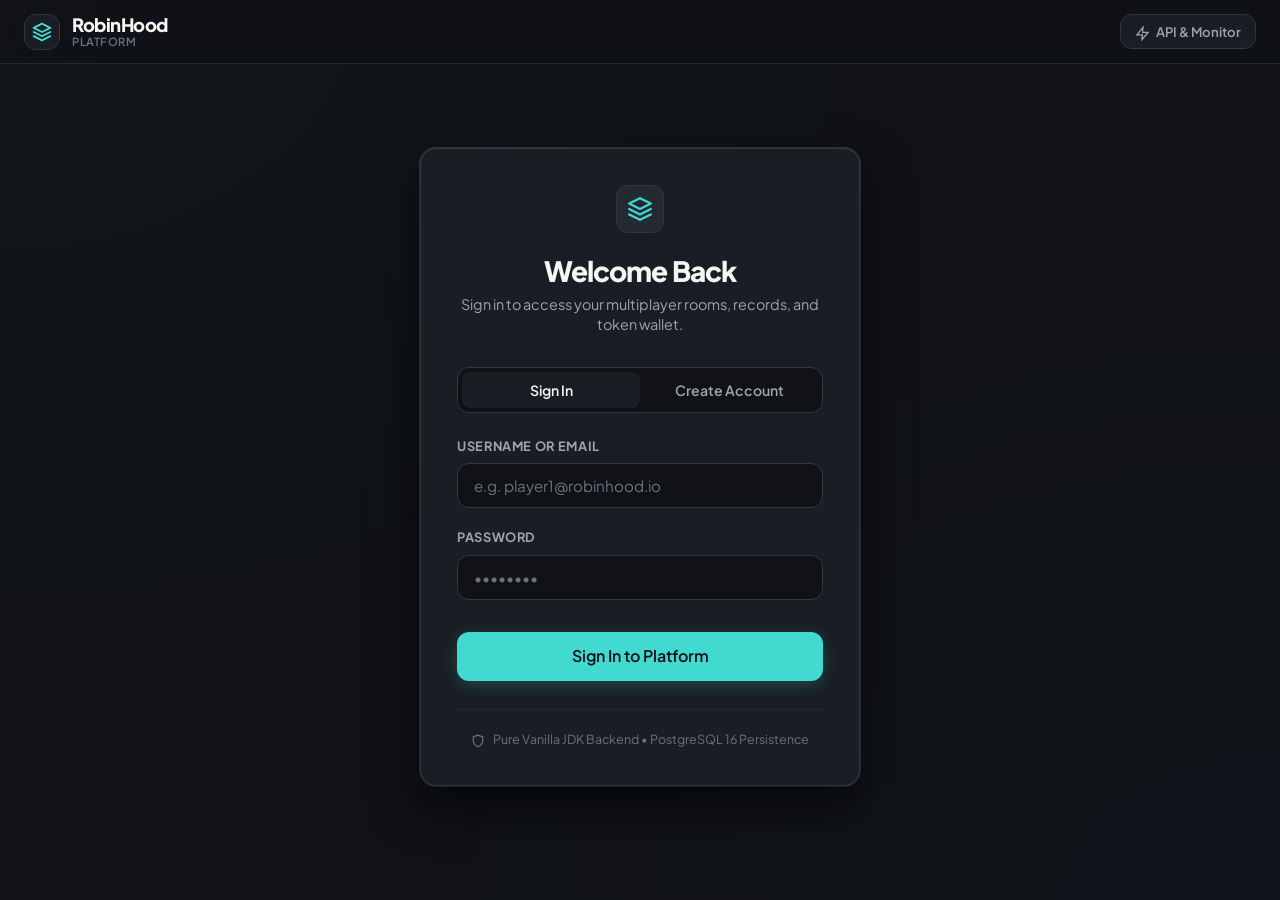
==== commit 904fe9e8: "refactor(ui): swap all emojis for clean vector SVG icons across platform" ====
--- a/client/web vanilla/index.html
+++ b/client/web vanilla/index.html
@@ -30,7 +30,12 @@
 
       <div class="nav-controls">
         <div id="balanceChip" class="balance-chip hidden" title="Available Balance">
-          <span class="balance-icon">🪙</span>
+          <span class="balance-icon">
+            <svg class="app-icon" width="16" height="16" viewBox="0 0 24 24" fill="none" stroke="currentColor" stroke-width="2">
+              <circle cx="12" cy="12" r="9"/>
+              <path d="M12 7v10M9 9.5h6M9 14.5h6"/>
+            </svg>
+          </span>
           <span id="headerBalance" class="balance-value">0</span>
           <span class="balance-currency">Tokens</span>
         </div>
@@ -41,7 +46,11 @@
         </div>
 
         <a href="/docs" target="_blank" class="nav-action-link" title="Open Swagger API Explorer & Live System Telemetry">
-          <span class="action-icon">⚡</span>
+          <span class="action-icon">
+            <svg class="app-icon" width="15" height="15" viewBox="0 0 24 24" fill="none" stroke="currentColor" stroke-width="2">
+              <polygon points="13 2 3 14 12 14 11 22 21 10 12 10 13 2"/>
+            </svg>
+          </span>
           <span class="action-label">API & Monitor</span>
         </a>
 
--- a/client/web vanilla/css/style.css
+++ b/client/web vanilla/css/style.css
@@ -1752,13 +1752,15 @@
 }
 
 .ludo-cell.is-safe::after {
-  content: '★';
+  content: '';
   position: absolute;
-  font-size: 0.9rem;
-  color: #F59E0B;
-  opacity: 0.7;
+  width: 14px;
+  height: 14px;
+  background: url("data:image/svg+xml,%3Csvg xmlns='http://www.w3.org/2000/svg' viewBox='0 0 24 24' fill='%23F59E0B'%3E%3Cpolygon points='12 2 15.09 8.26 22 9.27 17 14.14 18.18 21.02 12 17.77 5.82 21.02 7 14.14 2 9.27 8.91 8.26 12 2'/%3E%3C/svg%3E") no-repeat center;
+  background-size: contain;
+  opacity: 0.75;
   pointer-events: none;
-  text-shadow: 0 0 6px rgba(245, 158, 11, 0.6);
+  filter: drop-shadow(0 0 4px rgba(245, 158, 11, 0.6));
 }
 
 /* Starting Squares */
@@ -2116,3 +2118,28 @@
   font-weight: 700;
 }
 
+/* Universal SVG Icon Utilities */
+.app-icon {
+  display: inline-flex;
+  align-items: center;
+  justify-content: center;
+  vertical-align: middle;
+  flex-shrink: 0;
+  stroke: currentColor;
+  fill: none;
+}
+
+.svg-dice-face {
+  filter: drop-shadow(0 2px 4px rgba(0,0,0,0.4));
+  transition: transform 0.2s cubic-bezier(0.34, 1.56, 0.64, 1);
+}
+
+.btn .app-icon {
+  margin-right: 0.4rem;
+}
+
+.btn-icon-only .app-icon {
+  margin-right: 0;
+}
+
+
